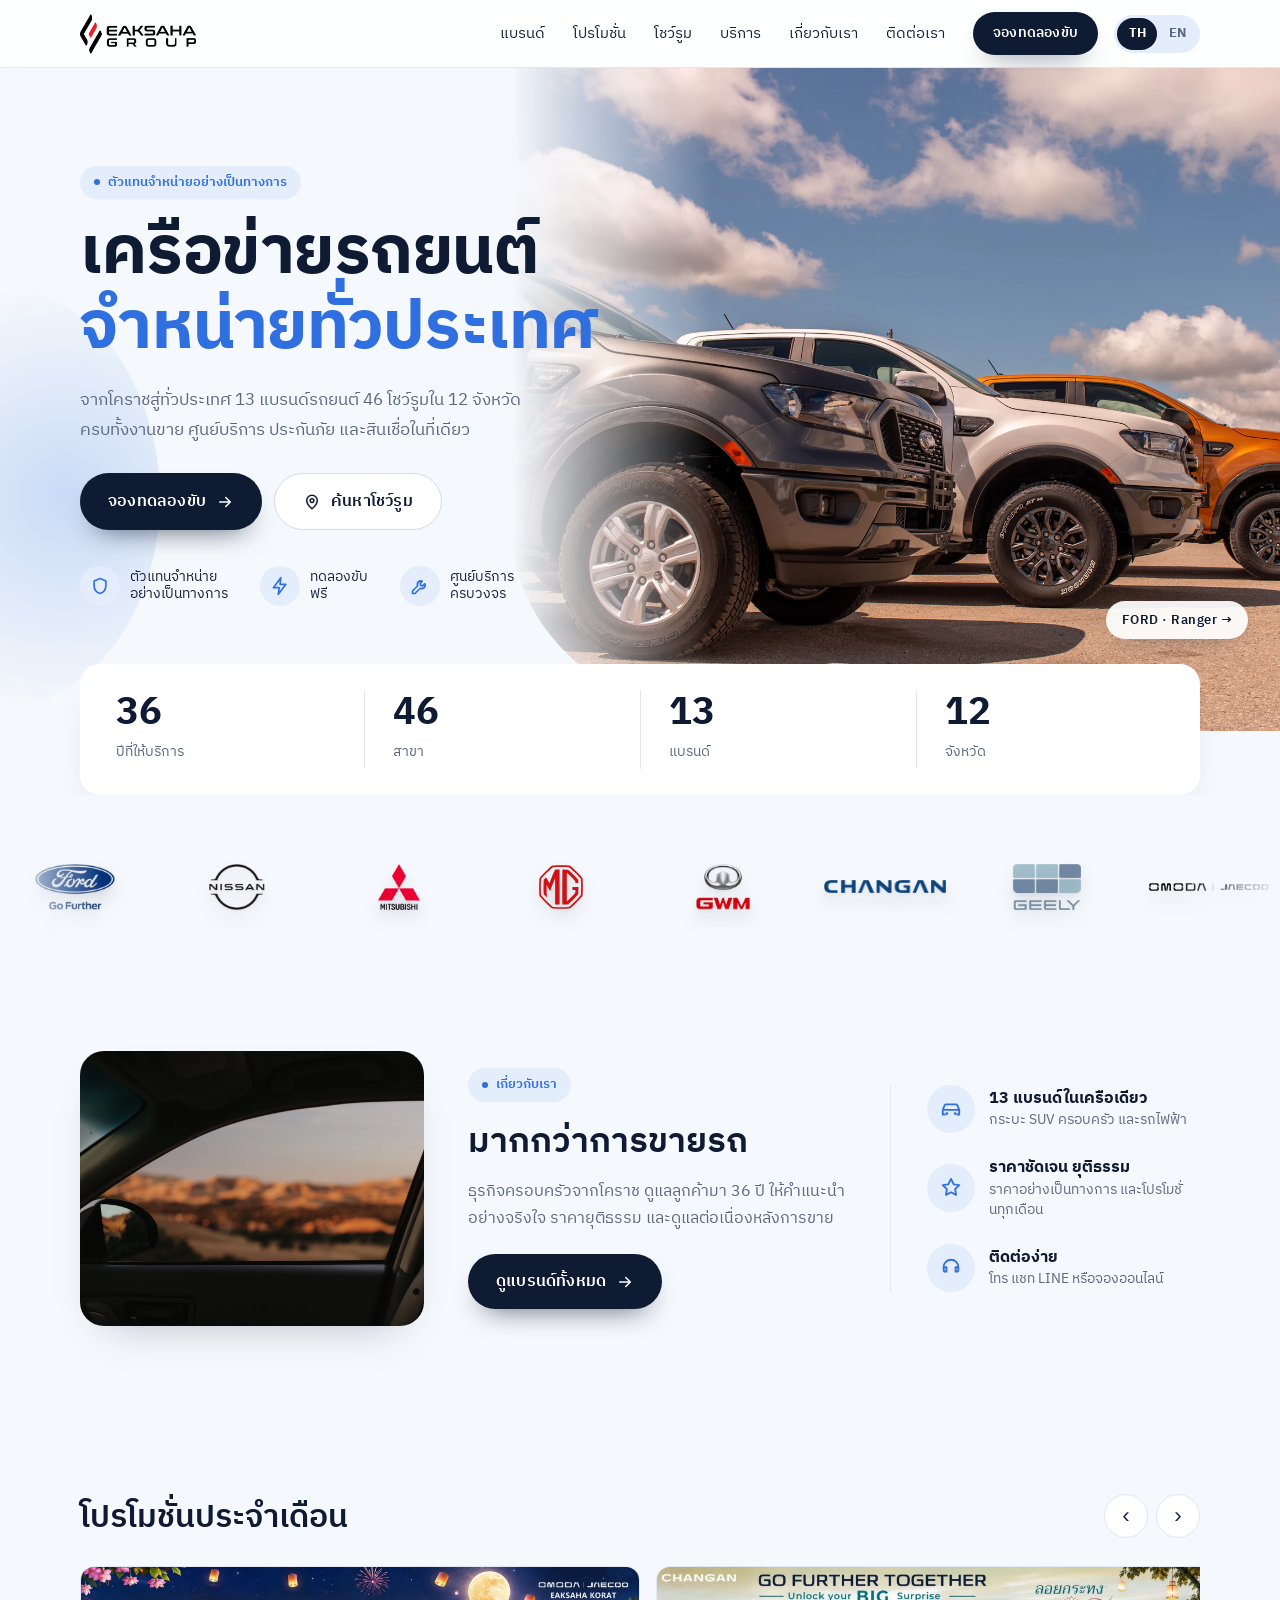
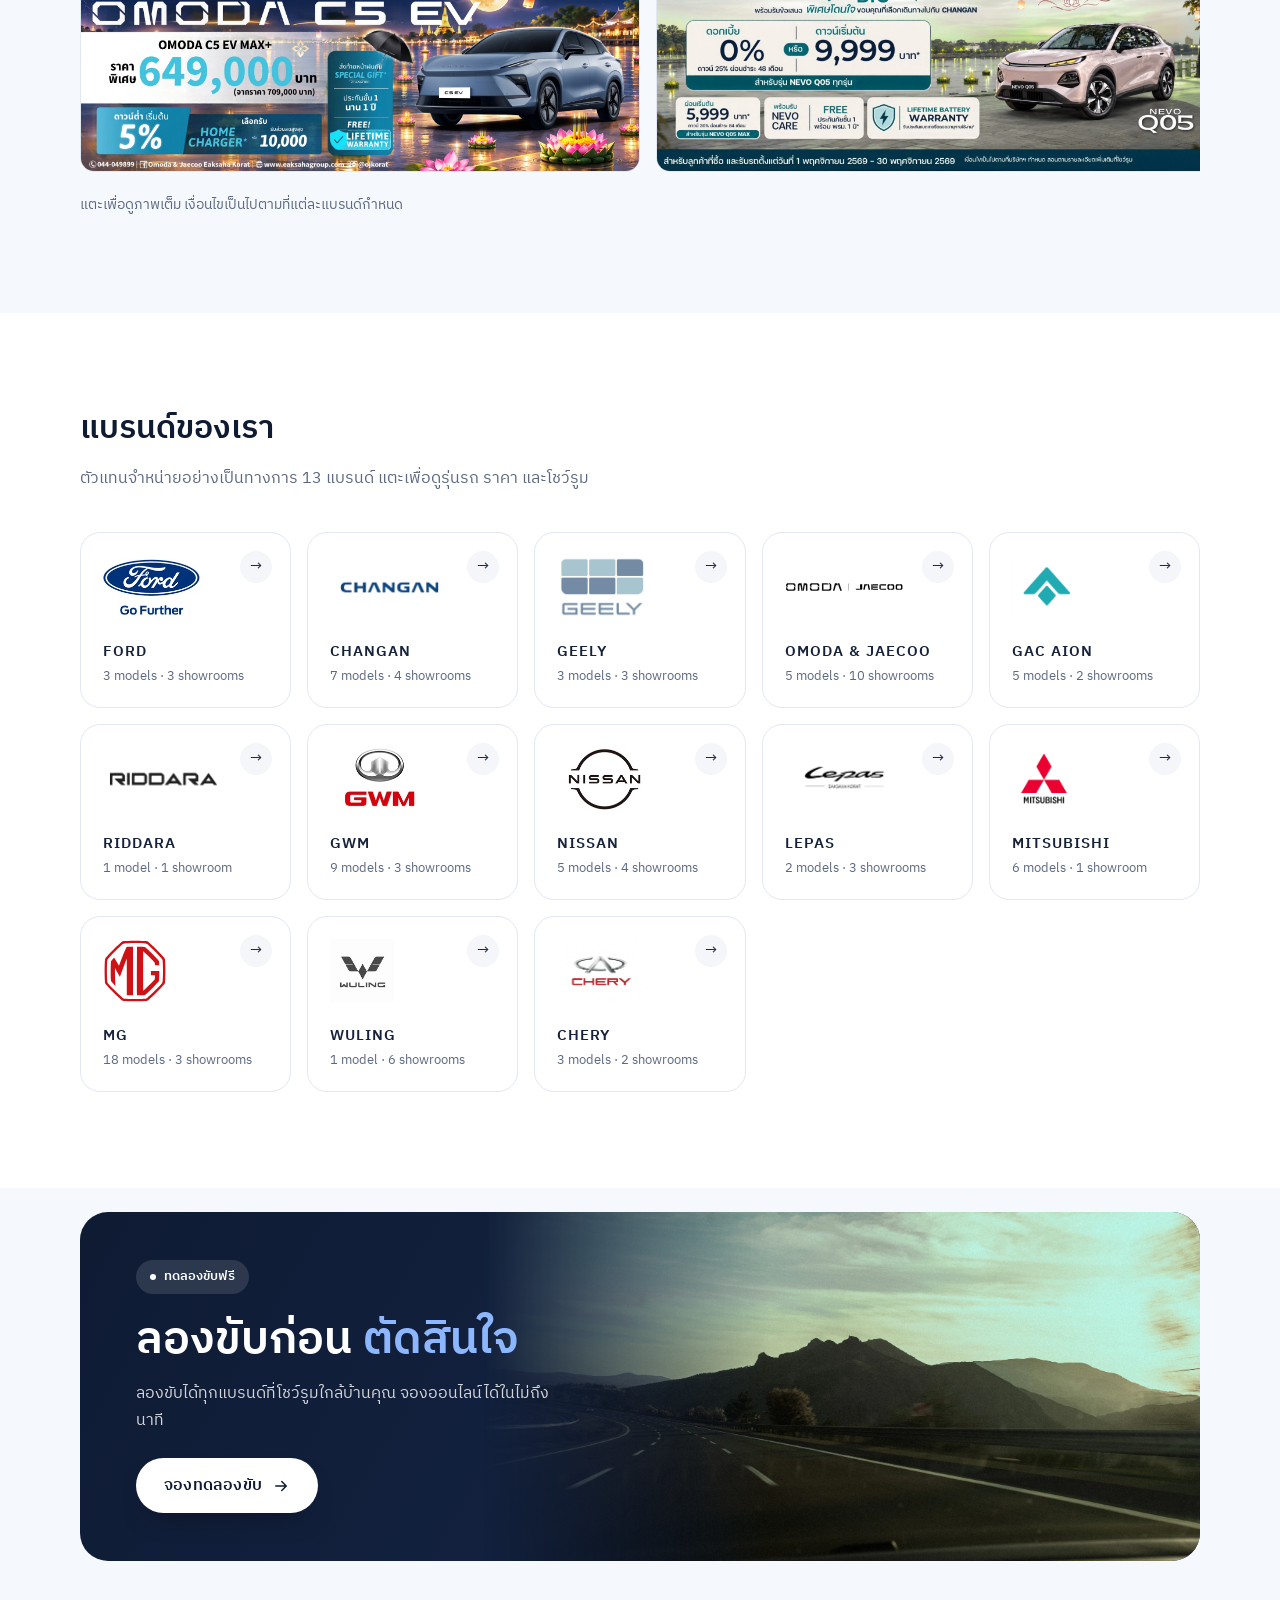
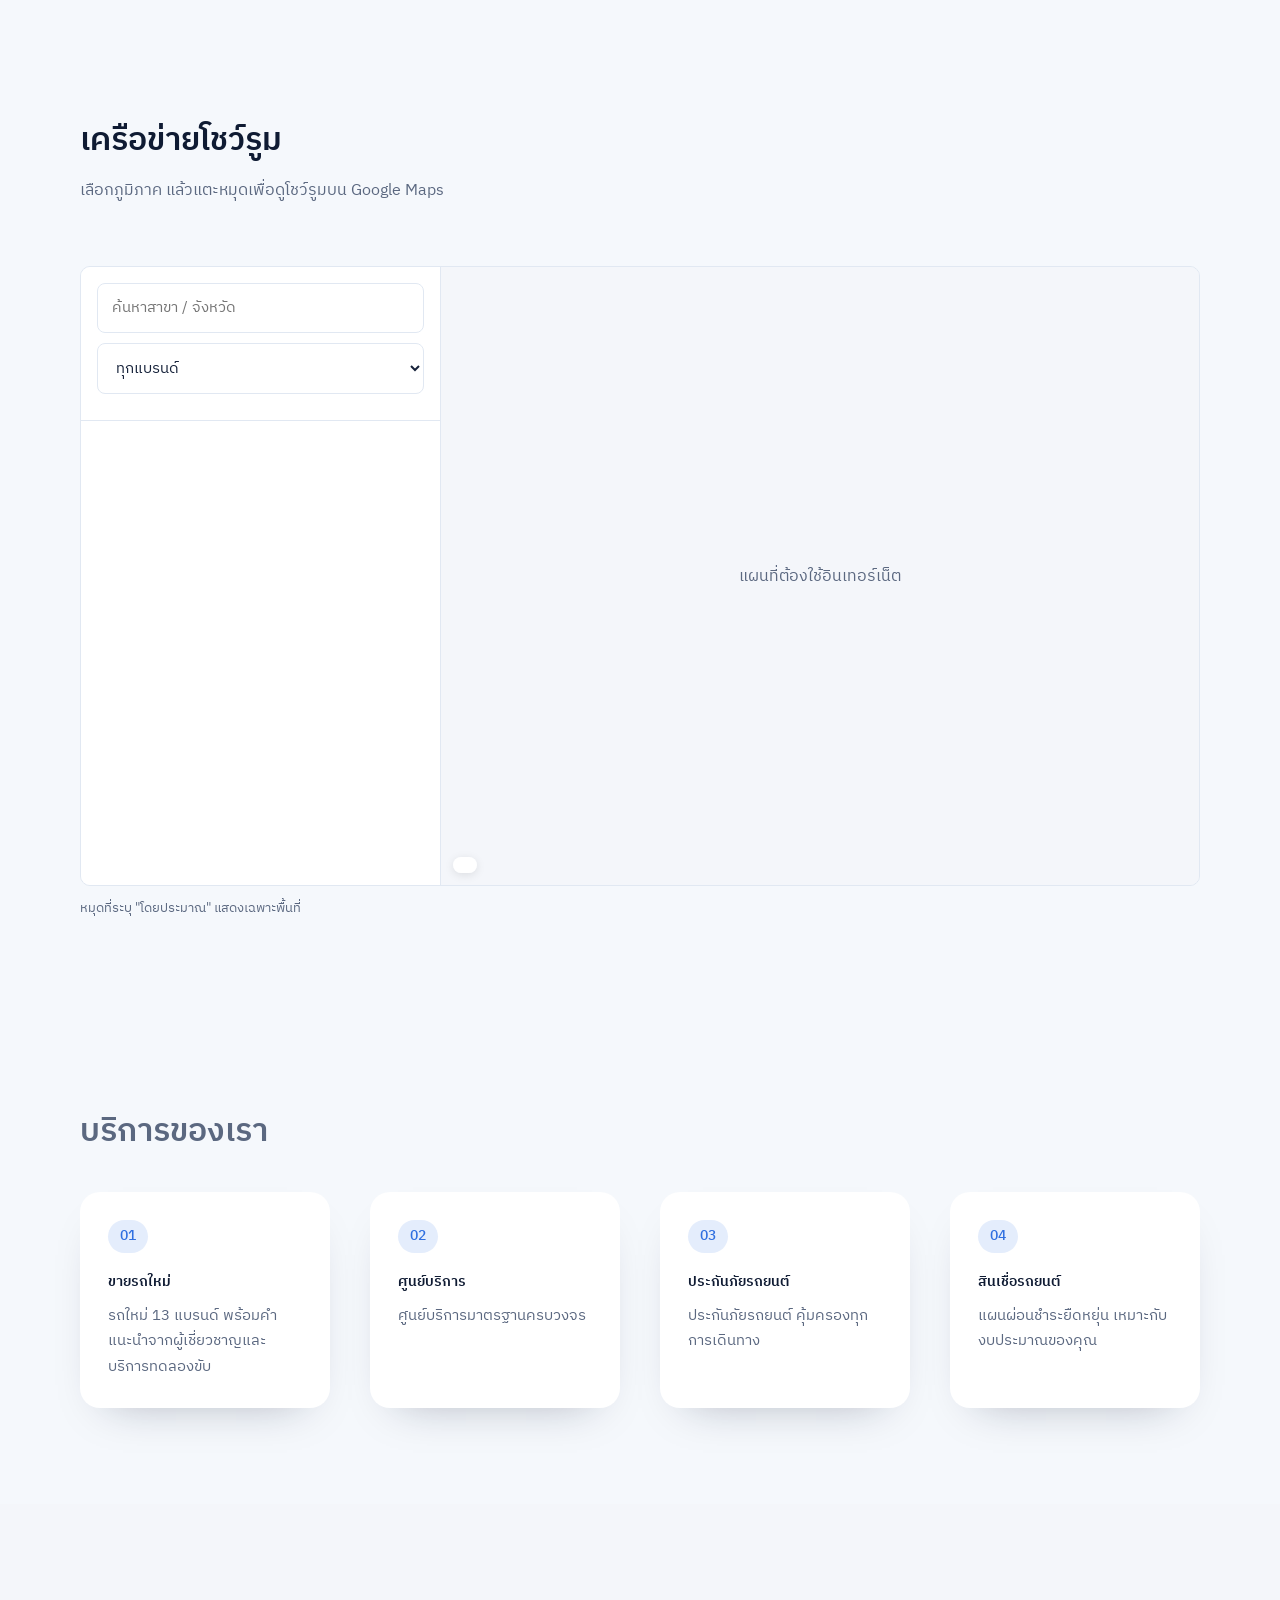
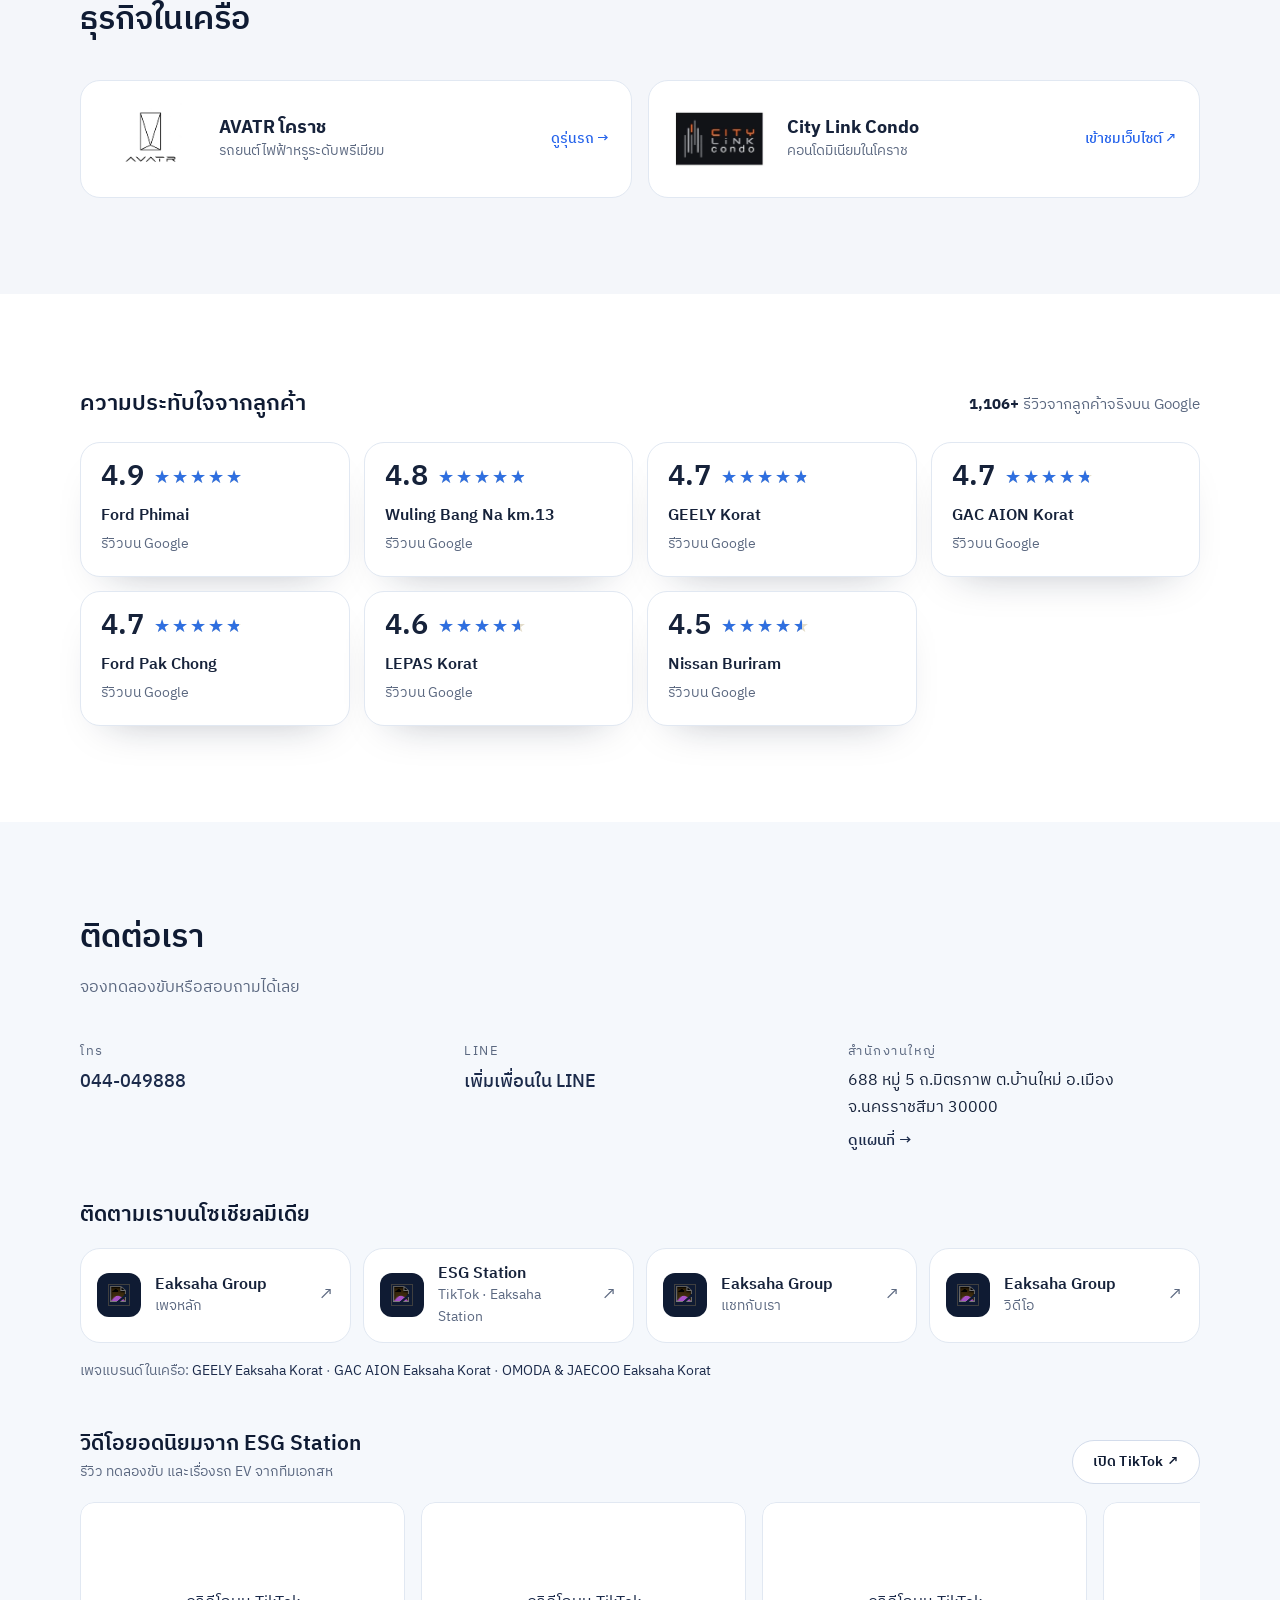
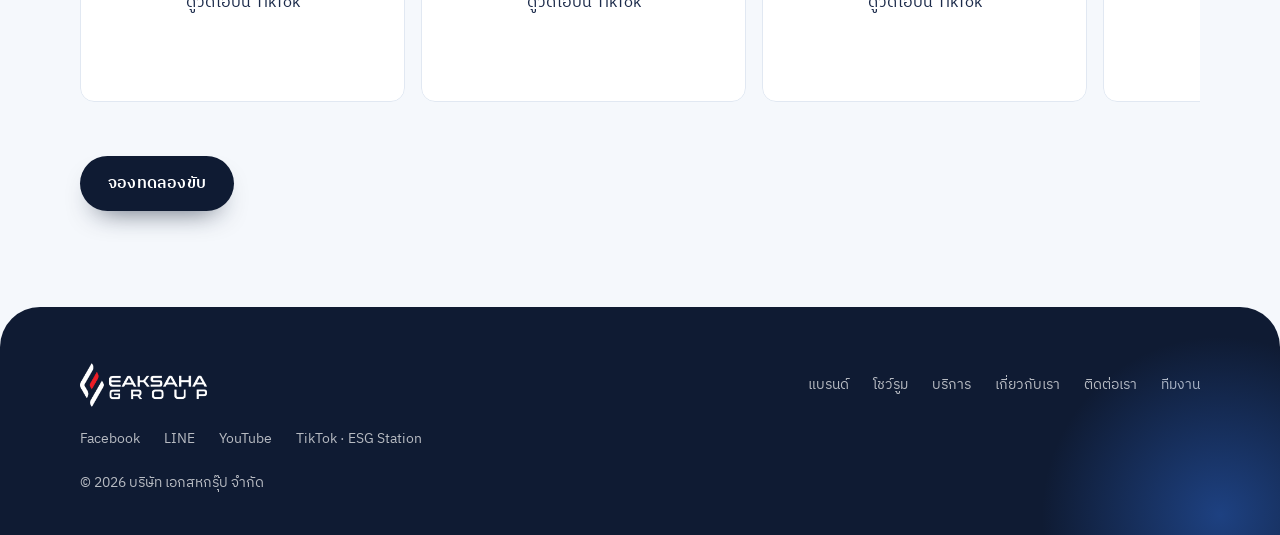
==== index.html @ 9dee81f8 "Eaksaha Group website and marketing board Co-Authored-By: Claude Opus 5.5 <noreply@anthropic.com>" ====
<!DOCTYPE html>
<html lang="th">
<head>
  <meta charset="UTF-8">
  <!-- Makes the page fit phone screens properly -->
  <meta name="viewport" content="width=device-width, initial-scale=1.0">
  <title>Eaksaha Group | บริษัท เอกสหกรุ๊ป จำกัด</title>
  <meta name="description" content="Eaksaha Group – car dealer group from Korat with 46 showrooms, 13 car brands, across 12 provinces in Thailand.">

  <!-- Loads the font (IBM Plex Sans Thai supports both Thai and English) -->
  <link rel="preconnect" href="https://fonts.googleapis.com">
  <link rel="preconnect" href="https://fonts.gstatic.com" crossorigin>
  <link href="https://fonts.googleapis.com/css2?family=IBM+Plex+Sans+Thai:wght@300;400;500;600;700&display=swap" rel="stylesheet">

  <!-- Map tool (Leaflet): its design file -->
  <link rel="stylesheet" href="https://cdnjs.cloudflare.com/ajax/libs/leaflet/1.9.4/leaflet.min.css">
  <!-- Groups nearby pins into one numbered circle when zoomed out -->
  <link rel="stylesheet" href="https://cdnjs.cloudflare.com/ajax/libs/leaflet.markercluster/1.5.3/MarkerCluster.min.css">

  <!-- Connects this page to the design file -->
  <link rel="stylesheet" href="style.css">
</head>
<body>

  <!-- ================= TOP MENU (sticks to the top) ================= -->
  <header class="navbar">
    <div class="container navbar-inner">
      <a href="#top" class="logo"><img src="images/logos/eaksaha-logo.png" alt="Eaksaha Group · เอกสหกรุ๊ป" width="130" height="45"></a>

      <!-- The ☰ button only shows on phones -->
      <button class="menu-toggle" aria-label="Open menu" aria-expanded="false">
        <span></span><span></span><span></span>
      </button>

      <nav class="nav-links">
        <a href="#brands">Brands</a>
        <a href="#promotions">Promotions</a>
        <a href="#showrooms">Showrooms</a>
        <a href="#services">Services</a>
        <a href="#about">About</a>
        <a href="#contact">Contact</a>
        <a href="test-drive.html" class="btn btn-primary btn-small">Book a Test Drive</a>
      </nav>
    </div>
  </header>

  <main id="top">

    <!-- ================= 1. HERO (light style, photo on the right) =================
         To change the photo, replace images/photos/hero-ford-rangers.webp (wide landscape photo). -->
    <section class="hero2">
      <!-- Photos change every 5 seconds to show different brands.
           To add one: put the photo in images/photos/ and copy a <figure> line (brand key for the link). -->
      <div class="hero2-photo" id="hero-photos">
        <figure class="hp is-active"><img src="images/photos/hero-ford-rangers.webp" alt="Ford Ranger pickups" fetchpriority="high"><a class="hp-tag" href="brand.html?b=ford">FORD · Ranger</a></figure>
        <figure class="hp"><img src="images/photos/hero-mg-zs.webp" alt="MG ZS in a showroom" loading="lazy"><a class="hp-tag" href="brand.html?b=mg">MG · ZS</a></figure>
        <figure class="hp"><img src="images/photos/hero-nissan.webp" alt="Nissan SUV at dusk" loading="lazy"><a class="hp-tag" href="brand.html?b=nissan">NISSAN</a></figure>
        <figure class="hp"><img src="images/photos/hero-gwm-haval.webp" alt="GWM HAVAL SUV" loading="lazy"><a class="hp-tag" href="brand.html?b=gwm">GWM · HAVAL</a></figure>
      </div>
      <div class="container hero2-inner">
        <div class="hero2-text">
          <span class="pill">Authorized dealer · ตัวแทนจำหน่ายอย่างเป็นทางการ</span>
          <h1>เครือข่ายรถยนต์<br><span class="hl nowrap">จำหน่ายทั่วประเทศ</span></h1>
          <p class="hero2-sub">From Korat to the whole country: 13 car brands and 46 showrooms in 12 provinces, with sales, service, insurance and finance in one place.</p>
          <div class="hero2-actions">
            <a href="test-drive.html" class="btn btn-primary">จองทดลองขับ · Test drive <svg viewBox="0 0 24 24" width="18" height="18" aria-hidden="true"><path d="M5 12h14M13 6l6 6-6 6" fill="none" stroke="currentColor" stroke-width="2" stroke-linecap="round" stroke-linejoin="round"/></svg></a>
            <a href="#showrooms" class="btn btn-outline"><svg viewBox="0 0 24 24" width="18" height="18" aria-hidden="true"><path d="M12 21s-7-5.6-7-11a7 7 0 0 1 14 0c0 5.4-7 11-7 11z" fill="none" stroke="currentColor" stroke-width="2"/><circle cx="12" cy="10" r="2.5" fill="none" stroke="currentColor" stroke-width="2"/></svg> ค้นหาโชว์รูม</a>
          </div>
          <ul class="hero2-features">
            <li><span class="fi"><svg viewBox="0 0 24 24" width="20" height="20" aria-hidden="true"><path d="M12 3l7 3v6c0 4.5-3 7.7-7 9-4-1.3-7-4.5-7-9V6z" fill="none" stroke="currentColor" stroke-width="2" stroke-linejoin="round"/></svg></span>Authorized<br>dealer</li>
            <li><span class="fi"><svg viewBox="0 0 24 24" width="20" height="20" aria-hidden="true"><path d="M13 2L4 14h7l-1 8 9-12h-7z" fill="none" stroke="currentColor" stroke-width="2" stroke-linejoin="round"/></svg></span>Free<br>test drive</li>
            <li><span class="fi"><svg viewBox="0 0 24 24" width="20" height="20" aria-hidden="true"><path d="M14.7 6.3a4 4 0 0 0-5.4 5.4L3 18v3h3l6.3-6.3a4 4 0 0 0 5.4-5.4l-2.5 2.5-2.4-.6-.6-2.4z" fill="none" stroke="currentColor" stroke-width="2" stroke-linejoin="round"/></svg></span>Full service<br>centres</li>
          </ul>
        </div>
      </div>

      <!-- Key numbers -->
      <div class="container">
        <div class="stats stats2">
          <div class="stat"><p class="stat-number" data-count="36">36</p><p class="stat-label">Years · ปีที่ให้บริการ</p></div>
          <div class="stat"><p class="stat-number" data-count="46">46</p><p class="stat-label">Showrooms · สาขา</p></div>
          <div class="stat"><p class="stat-number" data-count="13">13</p><p class="stat-label">Brands · แบรนด์</p></div>
          <div class="stat"><p class="stat-number" data-count="12">12</p><p class="stat-label">Provinces · จังหวัด</p></div>
        </div>
      </div>
    </section>

    <!-- ================= BRAND LOGO STRIP ================= -->
    <section class="logo-strip" aria-label="Our brands">
      <!-- Logos glide left to right on their own and pause when you hover.
           The second copy makes the loop seamless (hidden from screen readers). -->
      <div class="marquee">
        <div class="marquee-track"><a class="strip-logo" href="brand.html?b=ford" title="FORD"><img src="images/logos/clean/ford.png" alt="FORD" loading="lazy"></a><a class="strip-logo" href="brand.html?b=nissan" title="NISSAN"><img src="images/logos/clean/nissan.png" alt="NISSAN" loading="lazy"></a><a class="strip-logo" href="brand.html?b=mitsubishi" title="MITSUBISHI"><img src="images/logos/clean/mitsubishi.png" alt="MITSUBISHI" loading="lazy"></a><a class="strip-logo" href="brand.html?b=mg" title="MG"><img src="images/logos/clean/mg.svg" alt="MG" loading="lazy"></a><a class="strip-logo" href="brand.html?b=gwm" title="GWM"><img src="images/logos/clean/gwm.png" alt="GWM" loading="lazy"></a><a class="strip-logo" href="brand.html?b=changan" title="CHANGAN"><img src="images/logos/clean/changan.png" alt="CHANGAN" loading="lazy"></a><a class="strip-logo" href="brand.html?b=geely" title="GEELY"><img src="images/logos/clean/geely.png" alt="GEELY" loading="lazy"></a><a class="strip-logo" href="brand.html?b=omoda-jaecoo" title="OMODA &amp; JAECOO"><img src="images/logos/clean/omoda-jaecoo.svg" alt="OMODA &amp; JAECOO" loading="lazy"></a><a class="strip-logo" href="brand.html?b=gac-aion" title="GAC AION"><img src="images/logos/clean/gac-aion.png" alt="GAC AION" loading="lazy"></a><a class="strip-logo" href="brand.html?b=chery" title="CHERY"><img src="images/logos/clean/chery.png" alt="CHERY" loading="lazy"></a><a class="strip-logo" href="brand.html?b=lepas" title="LEPAS"><img src="images/logos/clean/lepas.png" alt="LEPAS" loading="lazy"></a><a class="strip-logo" href="brand.html?b=riddara" title="RIDDARA"><img src="images/logos/clean/riddara.png" alt="RIDDARA" loading="lazy"></a><a class="strip-logo" href="brand.html?b=wuling" title="WULING"><img src="images/logos/clean/wuling.png" alt="WULING" loading="lazy"></a><a class="strip-logo" tabindex="-1" aria-hidden="true" href="brand.html?b=ford" title="FORD"><img src="images/logos/clean/ford.png" alt="FORD" loading="lazy"></a><a class="strip-logo" tabindex="-1" aria-hidden="true" href="brand.html?b=nissan" title="NISSAN"><img src="images/logos/clean/nissan.png" alt="NISSAN" loading="lazy"></a><a class="strip-logo" tabindex="-1" aria-hidden="true" href="brand.html?b=mitsubishi" title="MITSUBISHI"><img src="images/logos/clean/mitsubishi.png" alt="MITSUBISHI" loading="lazy"></a><a class="strip-logo" tabindex="-1" aria-hidden="true" href="brand.html?b=mg" title="MG"><img src="images/logos/clean/mg.svg" alt="MG" loading="lazy"></a><a class="strip-logo" tabindex="-1" aria-hidden="true" href="brand.html?b=gwm" title="GWM"><img src="images/logos/clean/gwm.png" alt="GWM" loading="lazy"></a><a class="strip-logo" tabindex="-1" aria-hidden="true" href="brand.html?b=changan" title="CHANGAN"><img src="images/logos/clean/changan.png" alt="CHANGAN" loading="lazy"></a><a class="strip-logo" tabindex="-1" aria-hidden="true" href="brand.html?b=geely" title="GEELY"><img src="images/logos/clean/geely.png" alt="GEELY" loading="lazy"></a><a class="strip-logo" tabindex="-1" aria-hidden="true" href="brand.html?b=omoda-jaecoo" title="OMODA &amp; JAECOO"><img src="images/logos/clean/omoda-jaecoo.svg" alt="OMODA &amp; JAECOO" loading="lazy"></a><a class="strip-logo" tabindex="-1" aria-hidden="true" href="brand.html?b=gac-aion" title="GAC AION"><img src="images/logos/clean/gac-aion.png" alt="GAC AION" loading="lazy"></a><a class="strip-logo" tabindex="-1" aria-hidden="true" href="brand.html?b=chery" title="CHERY"><img src="images/logos/clean/chery.png" alt="CHERY" loading="lazy"></a><a class="strip-logo" tabindex="-1" aria-hidden="true" href="brand.html?b=lepas" title="LEPAS"><img src="images/logos/clean/lepas.png" alt="LEPAS" loading="lazy"></a><a class="strip-logo" tabindex="-1" aria-hidden="true" href="brand.html?b=riddara" title="RIDDARA"><img src="images/logos/clean/riddara.png" alt="RIDDARA" loading="lazy"></a><a class="strip-logo" tabindex="-1" aria-hidden="true" href="brand.html?b=wuling" title="WULING"><img src="images/logos/clean/wuling.png" alt="WULING" loading="lazy"></a></div>
      </div>
    </section>

    <!-- ================= ABOUT (photo + text + 3 reasons) ================= -->
    <section class="section about2" id="about">
      <div class="container about2-grid">
        <div class="about2-photo">
          <img src="images/photos/car-window-view.webp" alt="View from the driver's seat on an open road" loading="lazy">
        </div>
        <div class="about2-text">
          <span class="pill">About Eaksaha · เกี่ยวกับเรา</span>
          <h2 class="plain">มากกว่าการขายรถ <span class="th">More than a car dealer</span></h2>
          <p>A family business from Korat that has looked after Thai drivers for 36 years. Honest advice, fair prices, and care that continues long after you drive away.</p>
          <p class="th-paragraph">ธุรกิจครอบครัวจากโคราช ดูแลลูกค้ามา 36 ปี ให้คำแนะนำอย่างจริงใจ ราคายุติธรรม และดูแลต่อเนื่องหลังการขาย</p>
          <a href="#brands" class="btn btn-primary">See our brands <svg viewBox="0 0 24 24" width="18" height="18" aria-hidden="true"><path d="M5 12h14M13 6l6 6-6 6" fill="none" stroke="currentColor" stroke-width="2" stroke-linecap="round" stroke-linejoin="round"/></svg></a>
        </div>
        <ul class="about2-points">
          <li><span class="fi"><svg viewBox="0 0 24 24" width="22" height="22" aria-hidden="true"><path d="M3 13l2-5a2 2 0 0 1 2-1h10a2 2 0 0 1 2 1l2 5v5h-3m-12 0H3v-5m0 0h18" fill="none" stroke="currentColor" stroke-width="2" stroke-linejoin="round"/><circle cx="7.5" cy="17" r="1.5" fill="currentColor"/><circle cx="16.5" cy="17" r="1.5" fill="currentColor"/></svg></span><span><strong>13 brands in one group</strong>Pickups, family SUVs and EVs</span></li>
          <li><span class="fi"><svg viewBox="0 0 24 24" width="22" height="22" aria-hidden="true"><path d="M12 2l3 6 6 .9-4.5 4.3 1 6.3L12 16.6 6.5 19.5l1-6.3L3 8.9 9 8z" fill="none" stroke="currentColor" stroke-width="2" stroke-linejoin="round"/></svg></span><span><strong>Fair, clear prices</strong>Official prices and monthly offers</span></li>
          <li><span class="fi"><svg viewBox="0 0 24 24" width="22" height="22" aria-hidden="true"><path d="M4 14v-3a8 8 0 0 1 16 0v3M4 14a2 2 0 0 0 2 2h1v-5H6a2 2 0 0 0-2 2zm16 0a2 2 0 0 1-2 2h-1v-5h1a2 2 0 0 1 2 2z" fill="none" stroke="currentColor" stroke-width="2" stroke-linejoin="round"/></svg></span><span><strong>Easy to reach</strong>Call, LINE or book online</span></li>
        </ul>
      </div>
    </section>

    <!-- ================= PROMOTIONS (the old website banners) =================
         To change a promotion: replace the image in images/hero/ or copy one <li> line. -->
    <section id="promotions" class="section promotions">
      <div class="container">
        <div class="section-head">
          <h2>Promotions this month <span class="th">โปรโมชั่นประจำเดือน</span></h2>
          <div class="row-arrows">
            <button type="button" class="row-arrow" data-scroll="-1" aria-label="Previous promotions">‹</button>
            <button type="button" class="row-arrow" data-scroll="1" aria-label="More promotions">›</button>
          </div>
        </div>
        <ul class="promo-row" id="promo-row">
            <li class="promo-card"><a href="images/hero/promo-omoda-jaecoo.webp" target="_blank" rel="noopener" aria-label="Open promotion: OMODA & JAECOO"><img src="images/hero/promo-omoda-jaecoo.webp" alt="Promotion banner: OMODA & JAECOO" loading="lazy" width="1920" height="700"></a></li>
            <li class="promo-card"><a href="images/hero/promo-1.webp" target="_blank" rel="noopener" aria-label="Open promotion: Promotion 1"><img src="images/hero/promo-1.webp" alt="Promotion banner: Promotion 1" loading="lazy" width="1920" height="700"></a></li>
            <li class="promo-card"><a href="images/hero/promo-2.webp" target="_blank" rel="noopener" aria-label="Open promotion: Promotion 2"><img src="images/hero/promo-2.webp" alt="Promotion banner: Promotion 2" loading="lazy" width="1920" height="700"></a></li>
            <li class="promo-card"><a href="images/hero/promo-3.webp" target="_blank" rel="noopener" aria-label="Open promotion: Promotion 3"><img src="images/hero/promo-3.webp" alt="Promotion banner: Promotion 3" loading="lazy" width="1920" height="700"></a></li>
            <li class="promo-card"><a href="images/hero/promo-4.webp" target="_blank" rel="noopener" aria-label="Open promotion: Promotion 4"><img src="images/hero/promo-4.webp" alt="Promotion banner: Promotion 4" loading="lazy" width="1920" height="700"></a></li>
            <li class="promo-card"><a href="images/hero/promo-5.webp" target="_blank" rel="noopener" aria-label="Open promotion: Promotion 5"><img src="images/hero/promo-5.webp" alt="Promotion banner: Promotion 5" loading="lazy" width="1920" height="700"></a></li>
            <li class="promo-card"><a href="images/hero/promo-pakchong.webp" target="_blank" rel="noopener" aria-label="Open promotion: Eaksaha Pak Chong"><img src="images/hero/promo-pakchong.webp" alt="Promotion banner: Eaksaha Pak Chong" loading="lazy" width="1920" height="700"></a></li>
        </ul>
        <p class="section-note">Tap a banner to see it full size. Conditions are set by each brand. · แตะเพื่อดูภาพเต็ม เงื่อนไขเป็นไปตามที่แต่ละแบรนด์กำหนด</p>
      </div>
    </section>

    <!-- ================= 2. OUR BRANDS ================= -->
    <section id="brands" class="section section-grey">
      <div class="container">
        <h2>Our Brands <span class="th">แบรนด์ของเรา</span></h2>
        <p class="section-intro">Authorized dealer for 13 brands. Tap a brand to see its models, prices and showrooms. · ตัวแทนจำหน่ายอย่างเป็นทางการ 13 แบรนด์ แตะเพื่อดูรุ่นรถ ราคา และโชว์รูม</p>

        <!-- Logo tiles. Logos are in images/logos/ (named after the brand key).
             Each tile opens that brand's page (brand.html?b=...), built from brands-data.js -->
        <div class="brand-grid">
          <a class="brand-box" href="brand.html?b=ford" data-brand="ford"><span class="brand-logo"><img src="images/logos/ford.webp" alt="" loading="lazy"></span><span class="brand-name">FORD</span><span class="brand-meta"></span><span class="brand-arrow" aria-hidden="true">→</span></a>
          <a class="brand-box" href="brand.html?b=changan" data-brand="changan"><span class="brand-logo"><img src="images/logos/changan.webp" alt="" loading="lazy"></span><span class="brand-name">CHANGAN</span><span class="brand-meta"></span><span class="brand-arrow" aria-hidden="true">→</span></a>
          <a class="brand-box" href="brand.html?b=geely" data-brand="geely"><span class="brand-logo"><img src="images/logos/geely.webp" alt="" loading="lazy"></span><span class="brand-name">GEELY</span><span class="brand-meta"></span><span class="brand-arrow" aria-hidden="true">→</span></a>
          <a class="brand-box" href="brand.html?b=omoda-jaecoo" data-brand="omoda-jaecoo"><span class="brand-logo"><img src="images/logos/omoda-jaecoo.svg" alt="" loading="lazy"></span><span class="brand-name">OMODA &amp; JAECOO</span><span class="brand-meta"></span><span class="brand-arrow" aria-hidden="true">→</span></a>
          <a class="brand-box" href="brand.html?b=gac-aion" data-brand="gac-aion"><span class="brand-logo"><img src="images/logos/gac-aion.png" alt="" loading="lazy"></span><span class="brand-name">GAC AION</span><span class="brand-meta"></span><span class="brand-arrow" aria-hidden="true">→</span></a>
          <a class="brand-box" href="brand.html?b=riddara" data-brand="riddara"><span class="brand-logo"><img src="images/logos/riddara.webp" alt="" loading="lazy"></span><span class="brand-name">RIDDARA</span><span class="brand-meta"></span><span class="brand-arrow" aria-hidden="true">→</span></a>
          <a class="brand-box" href="brand.html?b=gwm" data-brand="gwm"><span class="brand-logo"><img src="images/logos/gwm.webp" alt="" loading="lazy"></span><span class="brand-name">GWM</span><span class="brand-meta"></span><span class="brand-arrow" aria-hidden="true">→</span></a>
          <a class="brand-box" href="brand.html?b=nissan" data-brand="nissan"><span class="brand-logo"><img src="images/logos/nissan.webp" alt="" loading="lazy"></span><span class="brand-name">NISSAN</span><span class="brand-meta"></span><span class="brand-arrow" aria-hidden="true">→</span></a>
          <a class="brand-box" href="brand.html?b=lepas" data-brand="lepas"><span class="brand-logo"><img src="images/logos/lepas.webp" alt="" loading="lazy"></span><span class="brand-name">LEPAS</span><span class="brand-meta"></span><span class="brand-arrow" aria-hidden="true">→</span></a>
          <a class="brand-box" href="brand.html?b=mitsubishi" data-brand="mitsubishi"><span class="brand-logo"><img src="images/logos/mitsubishi.webp" alt="" loading="lazy"></span><span class="brand-name">MITSUBISHI</span><span class="brand-meta"></span><span class="brand-arrow" aria-hidden="true">→</span></a>
          <a class="brand-box" href="brand.html?b=mg" data-brand="mg"><span class="brand-logo"><img src="images/logos/mg.svg" alt="" loading="lazy"></span><span class="brand-name">MG</span><span class="brand-meta"></span><span class="brand-arrow" aria-hidden="true">→</span></a>
          <a class="brand-box" href="brand.html?b=wuling" data-brand="wuling"><span class="brand-logo"><img src="images/logos/wuling.webp" alt="" loading="lazy"></span><span class="brand-name">WULING</span><span class="brand-meta"></span><span class="brand-arrow" aria-hidden="true">→</span></a>
          <a class="brand-box" href="brand.html?b=chery" data-brand="chery"><span class="brand-logo"><img src="images/logos/chery.webp" alt="" loading="lazy"></span><span class="brand-name">CHERY</span><span class="brand-meta"></span><span class="brand-arrow" aria-hidden="true">→</span></a>
        </div>
      </div>
    </section>

    <!-- ================= OFFER BANNER (photo: images/photos/road-mountains.webp) ================= -->
    <section class="offer-wrap">
      <div class="container">
        <div class="offer-banner">
          <img class="offer-photo" src="images/photos/road-mountains.webp" alt="" loading="lazy">
          <div class="offer-text">
            <span class="pill pill-dark">Free test drive · ทดลองขับฟรี</span>
            <h2 class="plain">ลองขับก่อน <span class="hl-light">ตัดสินใจ</span></h2>
            <p>Try any of our 13 brands at the showroom nearest you. Book online in under a minute.</p>
            <a href="test-drive.html" class="btn btn-white">Book a test drive <svg viewBox="0 0 24 24" width="18" height="18" aria-hidden="true"><path d="M5 12h14M13 6l6 6-6 6" fill="none" stroke="currentColor" stroke-width="2" stroke-linecap="round" stroke-linejoin="round"/></svg></a>
          </div>
        </div>
      </div>
    </section>

    <!-- ================= 3. SHOWROOMS (map by region) ================= -->
    <!-- Showroom list lives in showrooms-data.js; the map is run by showrooms.js -->
    <section id="showrooms" class="section">
      <div class="container">
        <h2>Showrooms <span class="th">เครือข่ายโชว์รูม</span></h2>
        <p class="section-intro">46 showrooms in 12 provinces. Choose a region, then tap a pin to see the showroom on Google Maps. · เลือกภูมิภาค แล้วแตะหมุดเพื่อดูโชว์รูมบน Google Maps</p>

        <!-- Region tabs (filled in by showrooms.js) -->
        <div class="region-tabs" id="region-tabs" role="tablist" aria-label="Regions"></div>

        <div class="finder">
          <!-- LEFT: search, brand filter and the list (or the details of one showroom) -->
          <div class="finder-panel">
            <div class="finder-tools" id="finder-tools">
              <label class="visually-hidden" for="finder-search">Search showrooms</label>
              <input type="search" id="finder-search" class="finder-input" placeholder="Search branch or province · ค้นหาสาขา / จังหวัด">
              <label class="visually-hidden" for="finder-brand">Filter by brand</label>
              <select id="finder-brand" class="finder-input">
                <option value="">All brands · ทุกแบรนด์</option>
              </select>
              <p class="finder-count" id="finder-count"></p>
            </div>
            <ul class="finder-list" id="finder-list"></ul>
            <!-- Shown instead of the list when a showroom is chosen -->
            <div class="finder-detail" id="finder-detail" hidden></div>
          </div>

          <!-- RIGHT: the map -->
          <div class="finder-map-wrap">
            <div id="map" class="map" aria-label="Map of Eaksaha showrooms in Thailand"></div>
            <!-- Colour key, same colours as the old website map -->
            <ul class="map-legend" id="map-legend"></ul>
          </div>
        </div>
        <p class="map-note">Pins marked "approximate" show the area only. Tap Google Maps for the exact showroom. · หมุดที่ระบุ "โดยประมาณ" แสดงเฉพาะพื้นที่</p>
      </div>
    </section>

    <!-- ================= 4. SERVICES ================= -->
    <section id="services" class="section section-grey">
      <div class="container">
        <h2>Services <span class="th">บริการของเรา</span></h2>

        <div class="service-grid">
          <div class="service">
            <p class="service-number">01</p>
            <h3>Sales <span class="th">ขายรถใหม่</span></h3>
            <p>New cars from 13 brands, with expert advice and test drives.</p>
          </div>
          <div class="service">
            <p class="service-number">02</p>
            <h3>Service Center <span class="th">ศูนย์บริการ</span></h3>
            <p>Standard, full-service centers in every region. · ศูนย์บริการมาตรฐานครบวงจร</p>
          </div>
          <div class="service">
            <p class="service-number">03</p>
            <h3>Insurance <span class="th">ประกันภัยรถยนต์</span></h3>
            <p>Car insurance plans to protect you on every drive.</p>
          </div>
          <div class="service">
            <p class="service-number">04</p>
            <h3>Financing <span class="th">สินเชื่อรถยนต์</span></h3>
            <p>Flexible payment plans to fit your budget.</p>
          </div>
        </div>
      </div>
    </section>

    <!-- ================= RELATED BUSINESSES ================= -->
    <section id="businesses" class="section businesses">
      <div class="container">
        <h2>Related businesses <span class="th">ธุรกิจในเครือ</span></h2>
        <div class="biz-grid">
          <a class="biz-card" href="brand.html?b=avatr">
            <span class="biz-logo"><img src="images/logos/avatr.webp" alt="AVATR logo" loading="lazy"></span>
            <span class="biz-text">
              <strong>AVATR Korat</strong>
              <span>Luxury electric SUVs · รถยนต์ไฟฟ้าหรูระดับพรีเมียม</span>
            </span>
            <span class="biz-go">See models →</span>
          </a>
          <a class="biz-card" href="https://citylinkcondo.com/" target="_blank" rel="noopener">
            <span class="biz-logo"><img src="images/logos/citylink.webp" alt="City Link Condo logo" loading="lazy"></span>
            <span class="biz-text">
              <strong>City Link Condo</strong>
              <span>Condominium in Korat · คอนโดมิเนียมในโคราช</span>
            </span>
            <span class="biz-go">Visit website ↗</span>
          </a>
        </div>
      </div>
    </section>

    <!-- ================= 5. CUSTOMER REVIEWS ================= -->
    <section id="reviews" class="section reviews2">
      <div class="container">

        <!-- CUSTOMER RATINGS: real Google ratings of our top-rated showrooms (4.5★ and up), checked November 2026.
             Each card opens the showroom on Google Maps where customers can read the reviews.
             To show written reviews here, ask the customer's permission first, then add a block like:
             <blockquote class="review"><span class="stars" style="--fill:100%"><i style="--fill:100%"></i></span>
               <p>"Review text"</p><footer>— First name, brand</footer></blockquote> -->
        <div class="reviews-head">
          <h3 class="reviews-title">What our customers say <span class="th">ความประทับใจจากลูกค้า</span></h3>
          <p class="reviews-summary"><strong>1,106+</strong> Google reviews for these top-rated showrooms · รีวิวจากลูกค้าจริงบน Google</p>
        </div>
        <div class="rating-grid">
          <a class="rating-card" href="https://www.google.com/maps/search/?api=1&query=%E0%B8%9F%E0%B8%AD%E0%B8%A3%E0%B9%8C%E0%B8%94%20%E0%B8%9E%E0%B8%B4%E0%B8%A1%E0%B8%B2%E0%B8%A2%20%E0%B9%80%E0%B8%AD%E0%B8%81%E0%B8%AA%E0%B8%AB%E0%B8%81%E0%B8%A3%E0%B8%B8%E0%B9%8A%E0%B8%9B" target="_blank" rel="noopener">
            <span class="rating-top"><strong class="rating-num">4.9</strong><span class="stars" role="img" aria-label="4.9 out of 5 stars"><i style="--fill:98%"></i></span></span>
            <span class="rating-name">Ford Phimai</span>
            <span class="rating-count">45 Google reviews · รีวิวบน Google</span>
          </a>
          <a class="rating-card" href="https://www.google.com/maps/search/?api=1&query=Wuling%20Eaksaha%20%E0%B8%9A%E0%B8%B2%E0%B8%87%E0%B8%99%E0%B8%B2%20%E0%B8%81%E0%B8%A1.13" target="_blank" rel="noopener">
            <span class="rating-top"><strong class="rating-num">4.8</strong><span class="stars" role="img" aria-label="4.8 out of 5 stars"><i style="--fill:96%"></i></span></span>
            <span class="rating-name">Wuling Bang Na km.13</span>
            <span class="rating-count">16 Google reviews · รีวิวบน Google</span>
          </a>
          <a class="rating-card" href="https://www.google.com/maps/search/?api=1&query=Geely%20Eaksaha%20Korat" target="_blank" rel="noopener">
            <span class="rating-top"><strong class="rating-num">4.7</strong><span class="stars" role="img" aria-label="4.7 out of 5 stars"><i style="--fill:94%"></i></span></span>
            <span class="rating-name">GEELY Korat</span>
            <span class="rating-count">280 Google reviews · รีวิวบน Google</span>
          </a>
          <a class="rating-card" href="https://www.google.com/maps/search/?api=1&query=GAC%20AION%20EAKSAHA%20Korat" target="_blank" rel="noopener">
            <span class="rating-top"><strong class="rating-num">4.7</strong><span class="stars" role="img" aria-label="4.7 out of 5 stars"><i style="--fill:94%"></i></span></span>
            <span class="rating-name">GAC AION Korat</span>
            <span class="rating-count">108 Google reviews · รีวิวบน Google</span>
          </a>
          <a class="rating-card" href="https://www.google.com/maps/search/?api=1&query=%E0%B8%9F%E0%B8%AD%E0%B8%A3%E0%B9%8C%E0%B8%94%20%E0%B9%80%E0%B8%AD%E0%B8%81%E0%B8%AA%E0%B8%AB%20%E0%B8%81%E0%B8%A3%E0%B8%B8%E0%B9%8A%E0%B8%9B%20%E0%B9%82%E0%B8%84%E0%B8%A3%E0%B8%B2%E0%B8%8A%20%28%E0%B8%9B%E0%B8%B2%E0%B8%81%E0%B8%8A%E0%B9%88%E0%B8%AD%E0%B8%87%29" target="_blank" rel="noopener">
            <span class="rating-top"><strong class="rating-num">4.7</strong><span class="stars" role="img" aria-label="4.7 out of 5 stars"><i style="--fill:94%"></i></span></span>
            <span class="rating-name">Ford Pak Chong</span>
            <span class="rating-count">160 Google reviews · รีวิวบน Google</span>
          </a>
          <a class="rating-card" href="https://www.google.com/maps/search/?api=1&query=Lepas%20Eaksaha%20Korat" target="_blank" rel="noopener">
            <span class="rating-top"><strong class="rating-num">4.6</strong><span class="stars" role="img" aria-label="4.6 out of 5 stars"><i style="--fill:92%"></i></span></span>
            <span class="rating-name">LEPAS Korat</span>
            <span class="rating-count">435 Google reviews · รีวิวบน Google</span>
          </a>
          <a class="rating-card" href="https://www.google.com/maps/search/?api=1&query=%E0%B8%99%E0%B8%B4%E0%B8%AA%E0%B8%AA%E0%B8%B1%E0%B8%99%20%E0%B8%9A%E0%B8%B8%E0%B8%A3%E0%B8%B5%E0%B8%A3%E0%B8%B1%E0%B8%A1%E0%B8%A2%E0%B9%8C%20%28%E0%B9%80%E0%B8%AD%E0%B8%81%E0%B8%AA%E0%B8%AB%E0%B8%AD%E0%B8%AD%E0%B9%82%E0%B8%95%E0%B9%89%29" target="_blank" rel="noopener">
            <span class="rating-top"><strong class="rating-num">4.5</strong><span class="stars" role="img" aria-label="4.5 out of 5 stars"><i style="--fill:90%"></i></span></span>
            <span class="rating-name">Nissan Buriram</span>
            <span class="rating-count">62 Google reviews · รีวิวบน Google</span>
          </a>
        </div>
      </div>
    </section>

    <!-- ================= 6. CONTACT ================= -->
    <section id="contact" class="section section-grey">
      <div class="container">
        <h2>Contact Us <span class="th">ติดต่อเรา</span></h2>
        <p class="section-intro">Book a test drive or ask us anything. · จองทดลองขับหรือสอบถามได้เลย</p>

        <div class="contact-grid">
          <div class="contact-item">
            <p class="contact-label">Phone · โทร</p>
            <a href="tel:044049888">044-049888</a>
          </div>
          <div class="contact-item">
            <p class="contact-label">LINE</p>
            <a href="https://lin.ee/zeSHGfB" target="_blank" rel="noopener">Add us on LINE</a>
          </div>
          <div class="contact-item">
            <p class="contact-label">Head office · สำนักงานใหญ่</p>
            <p class="address">688 หมู่ 5 ถ.มิตรภาพ ต.บ้านใหม่ อ.เมือง จ.นครราชสีมา 30000</p>
            <a class="text-link" href="https://www.google.com/maps/search/?api=1&query=688+ถ.มิตรภาพ+ต.บ้านใหม่+อ.เมือง+นครราชสีมา+30000" target="_blank" rel="noopener">View map · ดูแผนที่ →</a>
          </div>
        </div>

        <!-- SOCIAL MEDIA: tap a card to open the account -->
        <h3 class="social-title">Follow us <span class="th">ติดตามเราบนโซเชียลมีเดีย</span></h3>
        <div class="social-grid">
          <a class="social-card" href="https://www.facebook.com/eaksahagroupkorat/" target="_blank" rel="noopener" style="--brand:#1877F2">
            <span class="social-icon"><img src="https://cdn.jsdelivr.net/npm/simple-icons@13.0.0/icons/facebook.svg" alt="" width="22" height="22"></span>
            <span class="social-text"><strong>Eaksaha Group</strong><small>Facebook · เพจหลัก</small></span>
            <span class="social-go" aria-hidden="true">↗</span>
          </a>
          <a class="social-card" href="https://www.tiktok.com/@eaksahagroupesg" target="_blank" rel="noopener" style="--brand:#000000">
            <span class="social-icon"><img src="https://cdn.jsdelivr.net/npm/simple-icons@13.0.0/icons/tiktok.svg" alt="" width="22" height="22"></span>
            <span class="social-text"><strong>ESG Station</strong><small>TikTok · Eaksaha Station</small></span>
            <span class="social-go" aria-hidden="true">↗</span>
          </a>
          <a class="social-card" href="https://lin.ee/zeSHGfB" target="_blank" rel="noopener" style="--brand:#06C755">
            <span class="social-icon"><img src="https://cdn.jsdelivr.net/npm/simple-icons@13.0.0/icons/line.svg" alt="" width="22" height="22"></span>
            <span class="social-text"><strong>Eaksaha Group</strong><small>LINE Official · แชทกับเรา</small></span>
            <span class="social-go" aria-hidden="true">↗</span>
          </a>
          <a class="social-card" href="https://www.youtube.com/channel/UCWtve9Kzlh4gnlRhcgr6bMw" target="_blank" rel="noopener" style="--brand:#FF0000">
            <span class="social-icon"><img src="https://cdn.jsdelivr.net/npm/simple-icons@13.0.0/icons/youtube.svg" alt="" width="22" height="22"></span>
            <span class="social-text"><strong>Eaksaha Group</strong><small>YouTube · วิดีโอ</small></span>
            <span class="social-go" aria-hidden="true">↗</span>
          </a>
        </div>

        <!-- Brand showroom pages (from the old eaksahagroup.com website) -->
        <p class="social-sub">Brand pages · เพจแบรนด์ในเครือ:
          <a href="https://www.facebook.com/geelyeaksahakorat/" target="_blank" rel="noopener">GEELY Eaksaha Korat</a> ·
          <a href="https://www.facebook.com/aioneaksahakorat/" target="_blank" rel="noopener">GAC AION Eaksaha Korat</a> ·
          <a href="https://www.facebook.com/omodajaecooeaksahakorat/" target="_blank" rel="noopener">OMODA &amp; JAECOO Eaksaha Korat</a>
        </p>

        <!-- TIKTOK: ESG Station videos (TikTok's own embed, tapping a video opens TikTok).
             To show chosen videos instead, paste a video's link into this pattern
             (the long number at the end of the link is the video id) and put it inside .tiktok-videos:
             <blockquote class="tiktok-embed" cite="https://www.tiktok.com/@eaksahagroupesg/video/VIDEO_ID" data-video-id="VIDEO_ID"><section></section></blockquote> -->
        <div class="tiktok-block">
          <div class="tiktok-head">
            <div>
              <h3 class="social-title">Most watched on TikTok <span class="th">วิดีโอยอดนิยมจาก ESG Station</span></h3>
              <p class="section-note">Reviews, test drives and EV tips from our team. · รีวิว ทดลองขับ และเรื่องรถ EV จากทีมเอกสห</p>
            </div>
            <a class="btn btn-outline btn-small" href="https://www.tiktok.com/@eaksahagroupesg" target="_blank" rel="noopener">Open TikTok · เปิด TikTok ↗</a>
          </div>
          <!-- Most-viewed ESG Station videos. To swap one, change the video id (the number) in both places. -->
          <div class="tiktok-videos">
            <!-- about 196.8K views (checked November 2026) -->
            <blockquote class="tiktok-embed" cite="https://www.tiktok.com/@eaksahagroupesg/video/7645247843841805588" data-video-id="7645247843841805588">
              <section><a target="_blank" rel="noopener" href="https://www.tiktok.com/@eaksahagroupesg/video/7645247843841805588">Watch this video on TikTok · ดูวิดีโอบน TikTok</a></section>
            </blockquote>
            <!-- about 96.3K views (checked November 2026) -->
            <blockquote class="tiktok-embed" cite="https://www.tiktok.com/@eaksahagroupesg/video/7636242903412509972" data-video-id="7636242903412509972">
              <section><a target="_blank" rel="noopener" href="https://www.tiktok.com/@eaksahagroupesg/video/7636242903412509972">Watch this video on TikTok · ดูวิดีโอบน TikTok</a></section>
            </blockquote>
            <!-- about 1,086 views (checked November 2026) -->
            <blockquote class="tiktok-embed" cite="https://www.tiktok.com/@eaksahagroupesg/video/7706101846326119700" data-video-id="7706101846326119700">
              <section><a target="_blank" rel="noopener" href="https://www.tiktok.com/@eaksahagroupesg/video/7706101846326119700">Watch this video on TikTok · ดูวิดีโอบน TikTok</a></section>
            </blockquote>
            <!-- about 926 views (checked November 2026) -->
            <blockquote class="tiktok-embed" cite="https://www.tiktok.com/@eaksahagroupesg/video/7706726036188286228" data-video-id="7706726036188286228">
              <section><a target="_blank" rel="noopener" href="https://www.tiktok.com/@eaksahagroupesg/video/7706726036188286228">Watch this video on TikTok · ดูวิดีโอบน TikTok</a></section>
            </blockquote>
          </div>
        </div>

        <a href="test-drive.html" class="btn btn-primary">Book a Test Drive · จองทดลองขับ</a>
      </div>
    </section>
  </main>

  <!-- ================= FOOTER ================= -->
  <footer class="footer">
    <div class="container footer-inner">
      <a href="#top" class="logo"><img src="images/logos/eaksaha-logo-white.png" alt="Eaksaha Group · เอกสหกรุ๊ป" width="130" height="45"></a>
      <nav class="footer-links">
        <a href="#brands">Brands</a>
        <a href="#showrooms">Showrooms</a>
        <a href="#services">Services</a>
        <a href="#about">About</a>
        <a href="#contact">Contact</a>
              <a href="admin.html" class="staff-link">Staff · ทีมงาน</a>
      </nav>
      <nav class="footer-links footer-social">
        <a href="https://www.facebook.com/eaksahagroupkorat/" target="_blank" rel="noopener">Facebook</a>
        <a href="https://lin.ee/zeSHGfB" target="_blank" rel="noopener">LINE</a>
        <a href="https://www.youtube.com/channel/UCWtve9Kzlh4gnlRhcgr6bMw" target="_blank" rel="noopener">YouTube</a>
        <a href="https://www.tiktok.com/@eaksahagroupesg" target="_blank" rel="noopener">TikTok · ESG Station</a>
      </nav>
      <p class="copyright">© <span id="year">2026</span> บริษัท เอกสหกรุ๊ป จำกัด · Eaksaha Group Co., Ltd.</p>
    </div>
  </footer>

  <!-- ================= FLOATING BUTTONS (phones only) ================= -->
  <div class="floating-buttons">
    <a href="https://lin.ee/zeSHGfB" class="float-btn float-line" target="_blank" rel="noopener" aria-label="Chat on LINE">LINE</a>
    <a href="tel:044049888" class="float-btn float-call" aria-label="Call us · โทรหาเรา">
      <!-- Phone icon -->
      <svg width="22" height="22" viewBox="0 0 24 24" fill="none" stroke="currentColor" stroke-width="2" stroke-linecap="round" stroke-linejoin="round" aria-hidden="true"><path d="M22 16.9v3a2 2 0 0 1-2.2 2 19.8 19.8 0 0 1-8.6-3.1 19.5 19.5 0 0 1-6-6A19.8 19.8 0 0 1 2.1 4.2 2 2 0 0 1 4.1 2h3a2 2 0 0 1 2 1.7c.1 1 .4 1.9.7 2.8a2 2 0 0 1-.5 2.1L8 9.9a16 16 0 0 0 6 6l1.3-1.3a2 2 0 0 1 2.1-.4c.9.3 1.8.6 2.8.7a2 2 0 0 1 1.7 2z"/></svg>
    </a>
  </div>

  <!-- Map tool (Leaflet): its code. Must load before script.js -->
  <script src="https://cdnjs.cloudflare.com/ajax/libs/leaflet/1.9.4/leaflet.min.js"></script>
  <script src="https://cdnjs.cloudflare.com/ajax/libs/leaflet.markercluster/1.5.3/leaflet.markercluster.min.js"></script>

  <!-- Brand names, then the showroom list, then the menu script, then the map -->
  <script src="brands-data.js"></script>
  <script src="showrooms-data.js"></script>
  <script src="script.js"></script>
  <script src="showrooms.js"></script>
  <!-- TikTok video embed (for the ESG Station videos in Contact) -->
  <script async src="https://www.tiktok.com/embed.js"></script>
  <!-- Thai / English switch -->
  <script src="lang.js"></script>
</body>
</html>
---- style.css ----
/* ==========================================================
   COLOURS & FONT: change them here and the whole site updates
   ========================================================== */
:root {
  --white: #ffffff;
  --light-grey: #f4f6fa;     /* soft background */
  --line: #e2e7ef;           /* thin borders */
  --placeholder: #e9ebee;    /* grey boxes for images / logos */
  --text: #1c2333;           /* dark text */
  --text-soft: #5e6779;      /* lighter text */
  --navy: #1b2a4a;           /* main brand colour */
  --navy-dark: #111c33;
  --navy-deep: #0b1530;      /* dark sections and footer */

  /* Button colours by purpose (like Areemit): */
  --accent: #dc2626;         /* RED  = Book a test drive (the main action) */
  --accent-dark: #b91c1c;
  --map: #2563eb;            /* BLUE = map, directions, find a showroom */
  --map-dark: #1d4ed8;
  --call: #0f766e;           /* TEAL = phone calls */
  --call-dark: #0b5e58;
  --line-green: #048a42;     /* GREEN = LINE chat */
  --gold: #f5b301;           /* stars and highlights */

  /* Soft section tints */
  --tint-warm: #fff7ef;
  --tint-blue: #eef3fb;

  --font: "IBM Plex Sans Thai", "Noto Sans Thai", Arial, sans-serif;
  --radius: 10px;
  --header-height: 68px;
}

/* ===== Basic reset so all browsers start the same ===== */
* {
  box-sizing: border-box;
  margin: 0;
  padding: 0;
}

html {
  scroll-behavior: smooth;                       /* smooth jump to sections */
  scroll-padding-top: var(--header-height);      /* don't hide titles under the menu */
}

body {
  font-family: var(--font);
  color: var(--text);
  background: var(--white);
  line-height: 1.7;
  font-weight: 400;
}

a {
  color: var(--navy);
  text-decoration: none;
}

a:hover {
  text-decoration: underline;
}

/* Keeps content centred with space on both sides */
.container {
  max-width: 1160px;
  margin: 0 auto;
  padding: 0 20px;
}

/* Thai line shown under / next to English headings */
.th {
  display: block;
  font-size: 0.55em;
  font-weight: 400;
  color: var(--text-soft);
  margin-top: 4px;
  letter-spacing: 0;
}

/* ==========================================================
   BUTTONS
   ========================================================== */
.btn {
  display: inline-block;
  padding: 14px 28px;
  border-radius: 999px;
  font-weight: 500;
  font-size: 1rem;
  transition: background 0.2s;
}

.btn:hover {
  text-decoration: none;
}

/* RED: the main action, "Book a test drive" */
.btn-primary {
  background: var(--accent);
  color: var(--white);
  box-shadow: 0 8px 18px -10px rgba(220, 38, 38, 0.7);
}

.btn-primary:hover {
  background: var(--accent-dark);
}

/* BLUE: maps and directions */
.btn-map {
  background: var(--map);
  color: var(--white);
}

.btn-map:hover {
  background: var(--map-dark);
}

/* TEAL: phone calls */
.btn-call {
  background: var(--call);
  color: var(--white);
}

.btn-call:hover {
  background: var(--call-dark);
}

/* GREEN: LINE chat */
.btn-line {
  background: var(--line-green);
  color: var(--white);
}

/* Outline button for dark backgrounds */
.btn-ghost {
  border: 1px solid rgba(255, 255, 255, 0.6);
  color: var(--white);
  background: rgba(255, 255, 255, 0.06);
}

.btn-ghost:hover {
  background: rgba(255, 255, 255, 0.16);
}

.btn-small {
  padding: 9px 20px;
  font-size: 0.9rem;
}

/* ==========================================================
   TOP MENU
   ========================================================== */
.navbar {
  position: sticky;
  top: 0;
  z-index: 50;
  height: var(--header-height);
  background: rgba(255, 255, 255, 0.95);
  border-bottom: 1px solid var(--line);
}

.navbar-inner {
  height: 100%;
  display: flex;
  align-items: center;
  justify-content: space-between;
}

.logo {
  display: flex;
  align-items: center;
}

/* The Eaksaha Group logo image */
.logo img {
  display: block;
  height: 46px;
  width: auto;
}

.logo:hover {
  text-decoration: none;
}

.nav-links {
  display: flex;
  align-items: center;
  gap: 28px;
}

.nav-links a:not(.btn) {
  color: var(--text);
  font-size: 0.95rem;
}

.nav-links a:not(.btn):hover {
  color: var(--navy);
  text-decoration: none;
}

/* The ☰ button: hidden on computers */
.menu-toggle {
  display: none;
  background: none;
  border: none;
  cursor: pointer;
  padding: 10px;
}

.menu-toggle span {
  display: block;
  width: 22px;
  height: 2px;
  background: var(--text);
  margin: 5px 0;
}

/* ==========================================================
   SECTIONS (shared)
   ========================================================== */
.section {
  padding: 96px 0;
}

.section-grey {
  background: var(--light-grey);
}

h1, h2, h3 {
  font-weight: 600;
  line-height: 1.25;
}

h2 {
  font-size: 2rem;
  margin-bottom: 40px;
}

.section-intro {
  color: var(--text-soft);
  margin-top: -24px;
  margin-bottom: 40px;
}

/* Grey box that stands in for a photo */
.image-placeholder {
  background: var(--placeholder);
  border-radius: var(--radius);
  display: flex;
  align-items: center;
  justify-content: center;
  color: var(--text-soft);
  font-size: 0.9rem;
}

/* ==========================================================
   1. HERO: slideshow + nationwide network
   ========================================================== */
.hero {
  padding: 28px 0 72px;
}

/* ----- Slideshow: one clear message per slide ----- */
.slideshow {
  position: relative;
  border-radius: 20px;
  overflow: hidden;
  color: var(--white);
  background:
    radial-gradient(circle at 78% 40%, rgba(60, 92, 160, 0.45), transparent 55%),
    linear-gradient(135deg, #111c33 0%, #1b2a4a 60%, #22345c 100%);
  box-shadow: 0 24px 48px -28px rgba(17, 28, 51, 0.6);
}

/* All slides sit on top of each other; the tallest sets the height */
.slides {
  display: grid;
}

.slide {
  grid-area: 1 / 1;
  margin: 0;
  display: grid;
  grid-template-columns: minmax(0, 1fr) minmax(0, 1fr);
  align-items: center;
  gap: 48px;
  min-height: 500px;
  padding: 56px 72px 104px;
  opacity: 0;
  visibility: hidden;
  transition: opacity 0.8s ease, visibility 0s linear 0.8s;
}

.slide.is-active {
  opacity: 1;
  visibility: visible;
  transition: opacity 0.8s ease, visibility 0s;
}

/* Text column */
.slide-text {
  position: relative;
  z-index: 1;
  max-width: 470px;
}

.slide-eyebrow {
  display: flex;
  align-items: center;
  gap: 10px;
  font-size: 0.78rem;
  letter-spacing: 2px;
  text-transform: uppercase;
  color: rgba(255, 255, 255, 0.72);
  margin-bottom: 18px;
}

.slide-eyebrow::before {
  content: "";
  width: 28px;
  height: 2px;
  background: #ea580c;              /* small accent from the region colours */
}

.slide h2 {
  font-size: 3.3rem;
  font-weight: 600;
  line-height: 1.15;
  letter-spacing: -0.3px;
  margin-bottom: 18px;
}

.slide-text > p:not(.slide-eyebrow) {
  font-size: 1.05rem;
  line-height: 1.7;
  color: rgba(255, 255, 255, 0.78);
  margin-bottom: 30px;
}

/* White button on the dark slides */
.btn-light {
  background: var(--white);
  color: var(--navy);
}

.btn-light:hover {
  background: #eef1f6;
}

/* Text slides up gently when its slide appears */
.slide-text > * {
  opacity: 0;
  transform: translateY(14px);
  transition: opacity 0.6s ease, transform 0.6s ease;
}

.slide.is-active .slide-text > * {
  opacity: 1;
  transform: none;
}

.slide.is-active .slide-text > *:nth-child(2) { transition-delay: 0.08s; }
.slide.is-active .slide-text > *:nth-child(3) { transition-delay: 0.16s; }
.slide.is-active .slide-text > *:nth-child(4) { transition-delay: 0.24s; }

/* Visual column */
.slide-visual {
  justify-self: center;
  width: 100%;
  display: flex;
  justify-content: center;
}

.slide-visual--map img {
  height: 400px;
  width: auto;
  filter: drop-shadow(0 20px 30px rgba(0, 0, 0, 0.35));
}

.slide-visual--photo {
  aspect-ratio: 1920 / 700;         /* the anniversary banner's own shape: nothing cut off */
  border-radius: 16px;
  overflow: hidden;
  box-shadow: 0 24px 40px -20px rgba(0, 0, 0, 0.6);
}

.slide-visual--photo img {
  width: 100%;
  height: 100%;
  object-fit: cover;
  transform: scale(1.08);
  transition: transform 6.5s ease-out;
}

.slide.is-active .slide-visual--photo img {
  transform: scale(1);              /* slow zoom-out while the slide shows */
}

.logo-wall {
  display: grid;
  grid-template-columns: repeat(5, 1fr);
  gap: 10px;
  width: 100%;
  max-width: 470px;
}

.logo-tile {
  aspect-ratio: 4 / 3;
  background: var(--white);
  border-radius: 12px;
  padding: 10px;
  display: flex;
  align-items: center;
  justify-content: center;
  opacity: 0;
  transform: scale(0.94);
  transition: opacity 0.5s ease, transform 0.5s ease;
}

.slide.is-active .logo-tile {
  opacity: 1;
  transform: none;
}

.logo-tile img {
  width: 100%;
  height: 100%;
  object-fit: contain;
}

/* Full-photo slide (for showroom photos later) */
.slide--photo .slide-photo {
  position: absolute;
  inset: 0;
  width: 100%;
  height: 100%;
  object-fit: cover;
}

.slide--photo::after {
  content: "";
  position: absolute;
  inset: 0;
  background: linear-gradient(90deg, rgba(17, 28, 51, 0.88) 0%, rgba(17, 28, 51, 0.45) 50%, transparent 80%);
}

.slide--photo {
  position: relative;
}

/* Left / right arrows (computer only, appear on hover) */
.slide-arrow {
  position: absolute;
  top: 50%;
  transform: translateY(-50%);
  z-index: 2;
  width: 44px;
  height: 44px;
  border: 1px solid rgba(255, 255, 255, 0.35);
  border-radius: 50%;
  background: rgba(255, 255, 255, 0.08);
  color: var(--white);
  display: flex;
  align-items: center;
  justify-content: center;
  cursor: pointer;
  opacity: 0;
  transition: opacity 0.2s, background 0.2s;
}

.slide-prev { left: 16px; }
.slide-next { right: 16px; }

.slideshow:hover .slide-arrow,
.slide-arrow:focus-visible {
  opacity: 1;
}

.slide-arrow:hover {
  background: rgba(255, 255, 255, 0.2);
}

/* Tabs with a progress line + pause button */
.slide-controls {
  position: absolute;
  left: 72px;
  right: 72px;
  bottom: 30px;
  z-index: 2;
  display: flex;
  align-items: center;
  gap: 28px;
}

.slide-dots {
  flex: 1;
  display: grid;
  grid-auto-flow: column;
  grid-auto-columns: 1fr;
  gap: 20px;
}

.slide-dot {
  padding: 8px 0 0;
  border: none;
  background: none;
  font: inherit;
  font-size: 0.85rem;
  color: rgba(255, 255, 255, 0.55);
  text-align: left;
  cursor: pointer;
  transition: color 0.2s;
}

.slide-dot:hover,
.slide-dot[aria-current="true"] {
  color: var(--white);
}

.dot-bar {
  display: block;
  height: 2px;
  margin-bottom: 8px;
  background: rgba(255, 255, 255, 0.22);
  border-radius: 2px;
  overflow: hidden;
}

.dot-bar i {
  display: block;
  height: 100%;
  width: 0;
  background: var(--white);
}

.slide-dot[aria-current="true"] .dot-bar i {
  width: 100%;
}

/* While playing, the line fills up over the slide's time */
.slideshow.is-playing .slide-dot[aria-current="true"] .dot-bar i {
  animation: slide-progress var(--slide-time, 6s) linear forwards;
}

@keyframes slide-progress {
  from { width: 0; }
  to   { width: 100%; }
}

.slide-pause {
  flex: 0 0 auto;
  width: 38px;
  height: 38px;
  border: 1px solid rgba(255, 255, 255, 0.35);
  border-radius: 50%;
  background: rgba(255, 255, 255, 0.08);
  color: var(--white);
  display: flex;
  align-items: center;
  justify-content: center;
  cursor: pointer;
}

.slide-pause .icon-play,
.slideshow.is-paused .slide-pause .icon-pause {
  display: none;
}

.slideshow.is-paused .slide-pause .icon-play {
  display: block;
}

.slide-arrow:focus-visible,
.slide-pause:focus-visible,
.slide-dot:focus-visible,
.slide .btn:focus-visible {
  outline: 3px solid #ffffff;
  outline-offset: 3px;
}

/* ----- Nationwide network block under the slideshow ----- */
.hero-intro {
  display: grid;
  grid-template-columns: minmax(0, 1.3fr) minmax(0, 1fr);
  gap: 56px;
  align-items: end;
  margin-top: 56px;
}

.eyebrow {
  text-transform: uppercase;
  letter-spacing: 2px;
  font-size: 0.8rem;
  color: var(--text-soft);
  margin-bottom: 14px;
}

.hero h1 {
  font-size: 2.9rem;
  line-height: 1.25;
  letter-spacing: -0.3px;
  margin-bottom: 28px;
}

/* Keeps a Thai phrase together on one line */
.nowrap {
  white-space: nowrap;
}

.hero-en {
  display: block;
  margin-top: 12px;
  font-size: 1.1rem;
  font-weight: 400;
  line-height: 1.6;
  color: var(--text-soft);
  letter-spacing: 0;
}

.hero-actions {
  display: flex;
  flex-wrap: wrap;
  gap: 12px;
}

/* Key numbers */
.stats {
  display: grid;
  grid-template-columns: repeat(2, 1fr);
  gap: 0;
  border-top: 1px solid var(--line);
}

.stat {
  padding: 22px 0;
  border-bottom: 1px solid var(--line);
}

.stat:nth-child(odd) {
  padding-right: 20px;
  border-right: 1px solid var(--line);
}

.stat:nth-child(even) {
  padding-left: 24px;
}

.stat-number {
  font-size: 2.6rem;
  font-weight: 300;
  color: var(--navy);
  line-height: 1;
}

.stat-label {
  margin-top: 8px;
  font-size: 0.9rem;
  color: var(--text-soft);
}

/* ==========================================================
   2. BRANDS (brand cards)
   ========================================================== */
.brand-grid {
  display: grid;
  grid-template-columns: repeat(auto-fill, minmax(200px, 1fr));
  gap: 16px;
}

.brand-box {
  position: relative;
  display: flex;
  flex-direction: column;
  min-height: 176px;
  padding: 22px 22px 20px;
  background: var(--white);
  border: 1px solid var(--line);
  border-radius: 14px;
  color: var(--text);
  transition: border-color 0.2s, transform 0.2s, box-shadow 0.2s;
}

.brand-logo {
  height: 64px;
  display: flex;
  align-items: center;
  margin-bottom: 18px;
}

.brand-logo img {
  max-height: 64px;
  max-width: 72%;
  object-fit: contain;
}

.brand-name {
  margin-top: auto;
  font-weight: 600;
  font-size: 0.95rem;
  letter-spacing: 1px;
}

.brand-meta {
  font-size: 0.82rem;
  color: var(--text-soft);
  min-height: 1.4em;
}

.brand-arrow {
  position: absolute;
  top: 18px;
  right: 18px;
  width: 32px;
  height: 32px;
  border-radius: 50%;
  background: var(--light-grey);
  color: var(--navy);
  display: flex;
  align-items: center;
  justify-content: center;
  font-size: 0.95rem;
  transition: background 0.2s, color 0.2s, transform 0.2s;
}

a.brand-box:hover,
a.brand-box:focus-visible {
  text-decoration: none;
  border-color: var(--navy);
  transform: translateY(-3px);
  box-shadow: 0 16px 32px -20px rgba(17, 28, 51, 0.45);
}

a.brand-box:hover .brand-arrow,
a.brand-box:focus-visible .brand-arrow {
  background: var(--navy);
  color: var(--white);
  transform: translateX(2px);
}

/* ==========================================================
   PROMOTIONS (banner row you can swipe)
   ========================================================== */
.promotions {
  padding-top: 8px;
}

.section-head {
  display: flex;
  align-items: flex-end;
  justify-content: space-between;
  gap: 16px;
  margin-bottom: 28px;
}

.section-head h2 {
  margin-bottom: 0;
}

.row-arrows {
  display: flex;
  gap: 8px;
}

.row-arrow {
  width: 44px;
  height: 44px;
  border: 1px solid var(--line);
  border-radius: 50%;
  background: var(--white);
  color: var(--navy);
  font-size: 1.4rem;
  line-height: 1;
  cursor: pointer;
  transition: border-color 0.2s, background 0.2s;
}

.row-arrow:hover {
  border-color: var(--navy);
}

.promo-row {
  list-style: none;
  display: flex;
  gap: 16px;
  overflow-x: auto;
  scroll-snap-type: x mandatory;
  scroll-behavior: smooth;
  padding-bottom: 10px;
  scrollbar-width: thin;
}

.promo-card {
  flex: 0 0 min(560px, 86%);
  scroll-snap-align: start;
}

.promo-card a {
  display: block;
  border-radius: 14px;
  overflow: hidden;
  border: 1px solid var(--line);
  transition: transform 0.2s, box-shadow 0.2s;
}

.promo-card a:hover,
.promo-card a:focus-visible {
  transform: translateY(-2px);
  box-shadow: 0 14px 28px -18px rgba(17, 28, 51, 0.5);
}

.promo-card img {
  display: block;
  width: 100%;
  height: auto;
  aspect-ratio: 1920 / 700;
  object-fit: cover;
}

.section-note {
  margin-top: 12px;
  font-size: 0.85rem;
  color: var(--text-soft);
}

/* ==========================================================
   3. SHOWROOM CARDS (also used for reviews)
   ========================================================== */
.card-grid {
  display: grid;
  grid-template-columns: repeat(auto-fit, minmax(260px, 1fr));
  gap: 24px;
}

.card {
  border: 1px solid var(--line);
  border-radius: var(--radius);
  padding: 28px;
  display: flex;
  flex-direction: column;
  gap: 6px;
}

.card-brand {
  font-size: 0.75rem;
  text-transform: uppercase;
  letter-spacing: 1.5px;
  color: var(--text-soft);
}

.card h3 {
  font-size: 1.15rem;
  margin-bottom: 6px;
}

.card-detail {
  color: var(--text-soft);
  font-size: 0.95rem;
}

.text-link {
  margin-top: 12px;
  font-weight: 500;
  font-size: 0.95rem;
}

/* ===== Showroom finder: region tabs + list + map ===== */
.visually-hidden {
  position: absolute;
  width: 1px;
  height: 1px;
  overflow: hidden;
  clip: rect(0 0 0 0);
  white-space: nowrap;
}

/* Region tabs */
.region-tabs {
  display: flex;
  gap: 10px;
  margin-bottom: 20px;
  overflow-x: auto;                 /* tabs slide sideways on small phones */
  scrollbar-width: none;
  padding-bottom: 2px;
}

.region-tabs::-webkit-scrollbar {
  display: none;
}

.region-tab {
  flex: 0 0 auto;
  display: flex;
  align-items: center;
  gap: 10px;
  padding: 10px 16px;
  border: 1px solid var(--line);
  border-radius: 999px;
  background: var(--white);
  font: inherit;
  color: var(--text);
  text-align: left;
  cursor: pointer;
  transition: border-color 0.2s, background 0.2s, color 0.2s;
}

.region-tab:hover {
  border-color: var(--navy);
}

.region-tab.active {
  background: var(--navy);
  border-color: var(--navy);
  color: var(--white);
}

.tab-dot {
  display: inline-block;
  flex: 0 0 auto;
  width: 10px;
  height: 10px;
  border-radius: 50%;
}

.tab-name {
  font-weight: 500;
  font-size: 0.95rem;
  line-height: 1.3;
}

.tab-name small {
  display: block;
  font-weight: 400;
  font-size: 0.75rem;
  opacity: 0.7;
}

.tab-count {
  min-width: 28px;
  padding: 1px 8px;
  border-radius: 999px;
  background: var(--light-grey);
  color: var(--text);
  text-align: center;
  font-size: 0.85rem;
}

/* List on the left, map on the right */
.finder {
  display: grid;
  grid-template-columns: minmax(0, 360px) minmax(0, 1fr);
  border: 1px solid var(--line);
  border-radius: var(--radius);
  overflow: hidden;
  height: 620px;
}

.finder-panel {
  display: flex;
  flex-direction: column;
  min-height: 0;
  border-right: 1px solid var(--line);
  background: var(--white);
}

.finder-tools {
  padding: 16px;
  border-bottom: 1px solid var(--line);
  display: grid;
  gap: 10px;
}

.finder-tools[hidden] {
  display: none;
}

.finder-input {
  width: 100%;
  padding: 11px 14px;
  border: 1px solid var(--line);
  border-radius: 8px;
  background: var(--white);
  font: inherit;
  font-size: 0.95rem;
  color: var(--text);
}

.finder-input:focus {
  outline: 2px solid var(--navy);
  outline-offset: -1px;
}

.finder-count {
  font-size: 0.8rem;
  color: var(--text-soft);
}

.finder-list {
  list-style: none;
  overflow-y: auto;
  flex: 1;
}

.finder-list[hidden] {
  display: none;
}

.finder-item {
  position: relative;
  width: 100%;
  display: grid;
  grid-template-columns: 1fr auto;
  column-gap: 12px;
  padding: 14px 16px 14px 20px;
  border: none;
  border-bottom: 1px solid var(--line);
  background: none;
  font: inherit;
  color: var(--text);
  text-align: left;
  cursor: pointer;
  transition: background 0.15s;
}

/* Coloured bar on the left = region colour */
.finder-item::before {
  content: "";
  position: absolute;
  left: 0;
  top: 12px;
  bottom: 12px;
  width: 4px;
  border-radius: 0 4px 4px 0;
  background: var(--region);
}

.finder-item:hover,
.finder-item:focus-visible {
  background: var(--light-grey);
}

.fi-brand {
  font-size: 0.72rem;
  font-weight: 600;
  letter-spacing: 1.2px;
  color: var(--text-soft);
}

.fi-name {
  grid-column: 1;
  font-weight: 500;
  font-size: 1rem;
  line-height: 1.4;
}

.fi-meta {
  grid-column: 1;
  font-size: 0.85rem;
  color: var(--text-soft);
}

.fi-meta em {
  font-style: normal;
  font-size: 0.75rem;
  padding: 0 6px;
  border-radius: 999px;
  background: var(--light-grey);
}

.fi-arrow {
  grid-column: 2;
  grid-row: 1 / span 3;
  align-self: center;
  font-size: 1.4rem;
  color: var(--text-soft);
}

.finder-empty {
  padding: 24px 16px;
  color: var(--text-soft);
  font-size: 0.95rem;
}

/* Details of one showroom (with the Google map) */
.finder-detail {
  overflow-y: auto;
  padding: 16px 20px 24px;
}

.finder-detail[hidden] {
  display: none;
}

.detail-back {
  padding: 4px 0;
  margin-bottom: 14px;
  background: none;
  border: none;
  font: inherit;
  font-weight: 500;
  font-size: 0.9rem;
  color: var(--navy);
  cursor: pointer;
}

.detail-brand {
  font-size: 0.8rem;
  font-weight: 600;
  letter-spacing: 1.5px;
}

.detail-name {
  font-size: 1.4rem;
  margin: 2px 0 2px;
}

.detail-meta {
  color: var(--text-soft);
  font-size: 0.9rem;
  margin-bottom: 10px;
}

.detail-address {
  font-size: 0.95rem;
  margin-bottom: 14px;
}

.detail-approx {
  font-size: 0.85rem;
  color: var(--text-soft);
  background: var(--light-grey);
  border-radius: 8px;
  padding: 8px 12px;
}

.detail-gmap {
  border-radius: var(--radius);
  overflow: hidden;
  border: 1px solid var(--line);
  aspect-ratio: 4 / 3;
  margin-bottom: 14px;
  background: var(--light-grey);
}

.detail-gmap iframe {
  width: 100%;
  height: 100%;
  border: 0;
  display: block;
}

.detail-actions {
  display: grid;
  gap: 8px;
  margin-bottom: 14px;
}

.detail-actions .btn {
  text-align: center;
  padding: 12px 20px;
  font-size: 0.95rem;
}

.detail-links {
  display: grid;
  gap: 6px;
  font-size: 0.9rem;
  font-weight: 500;
}

/* The map */
.finder-map-wrap {
  position: relative;
  min-height: 0;
}

.map {
  position: relative;
  z-index: 0;              /* keeps the map below the sticky top menu */
  isolation: isolate;
  height: 100%;
  background: var(--light-grey);
}

.map-offline {
  display: flex;
  align-items: center;
  justify-content: center;
  text-align: center;
  padding: 20px;
  color: var(--text-soft);
}

.leaflet-container {
  font-family: var(--font);
  background: var(--light-grey);
}

/* Colour key floating at the bottom-left of the map */
.map-legend {
  position: absolute;
  left: 12px;
  bottom: 12px;
  z-index: 1;
  list-style: none;
  display: flex;
  flex-wrap: wrap;
  gap: 4px 14px;
  padding: 8px 12px;
  border-radius: 8px;
  background: rgba(255, 255, 255, 0.92);
  box-shadow: 0 2px 10px rgba(0, 0, 0, 0.1);
  font-size: 0.78rem;
  max-width: calc(100% - 24px);
}

.map-legend li {
  display: flex;
  align-items: center;
  gap: 6px;
}

/* Pins */
.map-pin2 {
  background: none;
  border: none;
  filter: drop-shadow(0 2px 3px rgba(0, 0, 0, 0.3));
  transition: transform 0.15s;
}

.map-pin2:hover {
  transform: translateY(-2px);
}

/* Numbered circle for a group of pins */
.pin-cluster span {
  display: flex;
  align-items: center;
  justify-content: center;
  width: 100%;
  height: 100%;
  border-radius: 50%;
  background: var(--navy);
  color: var(--white);
  font-weight: 600;
  font-size: 0.9rem;
  border: 3px solid var(--white);
  box-shadow: 0 0 0 5px rgba(27, 42, 74, 0.18), 0 2px 8px rgba(0, 0, 0, 0.25);
}

.pin-tip {
  font-family: var(--font);
  font-size: 0.8rem;
  border-radius: 6px;
}

/* Zoom + / – buttons and the small credit line */
.leaflet-bar {
  border: none !important;
  box-shadow: 0 2px 10px rgba(0, 0, 0, 0.1) !important;
}

.leaflet-bar a {
  color: var(--text);
}

.leaflet-control-attribution {
  font-size: 10px;
  background: rgba(255, 255, 255, 0.7) !important;
}

.map-note {
  margin-top: 12px;
  font-size: 0.8rem;
  color: var(--text-soft);
}

/* Small rounded tags (used for branches on brand pages) */
.branch-list {
  list-style: none;
  display: flex;
  flex-wrap: wrap;
  gap: 8px;
}

.branch-list li {
  background: var(--light-grey);
  border-radius: 999px;
  padding: 4px 14px;
  font-size: 0.9rem;
}

/* ==========================================================
   4. SERVICES
   ========================================================== */
.service-grid {
  display: grid;
  grid-template-columns: repeat(auto-fit, minmax(220px, 1fr));
  gap: 40px;
}

.service-number {
  color: var(--navy);
  font-weight: 500;
  font-size: 0.9rem;
  padding-bottom: 12px;
  margin-bottom: 16px;
  border-bottom: 1px solid var(--line);
}

.service h3 {
  font-size: 1.2rem;
  margin-bottom: 10px;
}

.service h3 .th {
  font-size: 0.75em;
}

.service p:last-child {
  color: var(--text-soft);
  font-size: 0.95rem;
}

/* ==========================================================
   5. ABOUT + REVIEWS
   ========================================================== */
.about {
  display: grid;
  grid-template-columns: 1fr 1fr;
  gap: 64px;
  align-items: center;
}

.about-text h2 {
  margin-bottom: 24px;
}

.about-text p {
  margin-bottom: 16px;
  font-size: 1.05rem;
}

.th-paragraph {
  color: var(--text-soft);
}

.about-image {
  aspect-ratio: 4 / 3;
}

.reviews-title {
  font-size: 1.4rem;
  margin: 88px 0 32px;
}

.review {
  background: var(--light-grey);
  border-radius: var(--radius);
  padding: 28px;
}

.review p {
  font-size: 1.05rem;
  margin-bottom: 14px;
}

.review footer {
  color: var(--text-soft);
  font-size: 0.9rem;
}

/* ==========================================================
   6. CONTACT
   ========================================================== */
.contact-grid {
  display: grid;
  grid-template-columns: repeat(auto-fit, minmax(200px, 1fr));
  gap: 32px;
  margin-bottom: 48px;
}

.contact-label {
  font-size: 0.8rem;
  text-transform: uppercase;
  letter-spacing: 1.5px;
  color: var(--text-soft);
  margin-bottom: 4px;
}

.contact-item a,
.contact-item p:last-child {
  font-size: 1.1rem;
  font-weight: 500;
}

.contact-item .address {
  font-size: 1rem;
  font-weight: 400;
}

.contact-item .text-link {
  display: inline-block;
  margin-top: 6px;
  font-size: 0.95rem;
}

.footer-social {
  width: 100%;
}

/* ===== Social media cards (Contact) ===== */
.social-title {
  font-size: 1.3rem;
  margin: 8px 0 20px;
}

.social-grid {
  display: grid;
  grid-template-columns: repeat(auto-fit, minmax(240px, 1fr));
  gap: 12px;
  margin-bottom: 16px;
}

.social-card {
  display: flex;
  align-items: center;
  gap: 14px;
  padding: 14px 16px;
  background: var(--white);
  border: 1px solid var(--line);
  border-radius: var(--radius);
  color: var(--text);
  transition: border-color 0.2s, transform 0.2s, box-shadow 0.2s;
}

.social-card:hover,
.social-card:focus-visible {
  text-decoration: none;
  border-color: var(--brand);
  transform: translateY(-2px);
  box-shadow: 0 10px 24px -16px rgba(17, 28, 51, 0.4);
}

.social-icon {
  flex: 0 0 auto;
  width: 44px;
  height: 44px;
  border-radius: 12px;
  background: var(--brand);
  display: flex;
  align-items: center;
  justify-content: center;
}

.social-icon img {
  filter: invert(1);        /* turns the black icon white */
}

.social-text {
  flex: 1;
  line-height: 1.35;
}

.social-text strong {
  display: block;
  font-weight: 600;
}

.social-text small {
  font-size: 0.85rem;
  color: var(--text-soft);
}

.social-go {
  color: var(--text-soft);
  font-size: 1.1rem;
}

.social-sub {
  font-size: 0.9rem;
  color: var(--text-soft);
  margin-bottom: 40px;
}

/* ===== TikTok videos (Contact) ===== */
.tiktok-block {
  margin: 8px 0 44px;
}

.tiktok-head {
  display: flex;
  flex-wrap: wrap;
  align-items: flex-end;
  justify-content: space-between;
  gap: 16px;
  margin-bottom: 18px;
}

.tiktok-head .social-title {
  margin-bottom: 4px;
}

.tiktok-head .section-note {
  margin-top: 0;
}

.tiktok-videos {
  display: flex;
  gap: 16px;
  overflow-x: auto;              /* swipe sideways on phones */
  scroll-snap-type: x mandatory;
  padding-bottom: 10px;
  min-height: 200px;
}

.tiktok-videos .tiktok-embed {
  flex: 0 0 325px;
  margin: 0 !important;
  scroll-snap-align: start;
  border-radius: 14px;
  overflow: hidden;
}

/* Shown until TikTok's player loads, or if it is blocked */
.tiktok-videos .tiktok-embed section a {
  display: flex;
  align-items: center;
  justify-content: center;
  min-height: 200px;
  padding: 16px;
  border: 1px solid var(--line);
  border-radius: 14px;
  background: var(--white);
  text-align: center;
}

/* Stop slides and hover lifts for people who prefer less motion */
@media (prefers-reduced-motion: reduce) {
  .slide-text > *,
  .logo-tile,
  .slide-visual--photo img,
  .slide,
  .slide.is-active,
  .brand-box,
  .social-card {
    transition: none;
  }
}

/* ==========================================================
   FOOTER
   ========================================================== */
.footer {
  border-top: 1px solid var(--line);
  padding: 40px 0;
}

.footer-inner {
  display: flex;
  flex-wrap: wrap;
  align-items: center;
  justify-content: space-between;
  gap: 20px;
}

.footer-links {
  display: flex;
  flex-wrap: wrap;
  gap: 24px;
}

.footer-links a {
  color: var(--text-soft);
  font-size: 0.9rem;
}

.copyright {
  width: 100%;
  color: var(--text-soft);
  font-size: 0.85rem;
}

/* ==========================================================
   FLOATING LINE / CALL BUTTONS (hidden on computers)
   ========================================================== */
.floating-buttons {
  display: none;
  position: fixed;
  right: 16px;
  bottom: 16px;
  z-index: 60;
  flex-direction: column;
  gap: 12px;
}

.float-btn {
  width: 56px;
  height: 56px;
  border-radius: 50%;
  background: var(--navy);
  color: var(--white);
  display: flex;
  align-items: center;
  justify-content: center;
  font-weight: 700;
  font-size: 0.8rem;
  box-shadow: 0 4px 14px rgba(0, 0, 0, 0.18);
}

.float-btn:hover {
  text-decoration: none;
  background: var(--navy-dark);
}

/* ==========================================================
   BRAND PAGES (brand.html)
   ========================================================== */

/* White button with a navy outline */
.btn-outline {
  border: 1px solid var(--navy);
  color: var(--navy);
  background: var(--white);
}

.btn-outline:hover {
  background: var(--light-grey);
}

.brand-hero {
  padding: 40px 0 64px;
}

.breadcrumb {
  font-size: 0.85rem;
  color: var(--text-soft);
  margin-bottom: 40px;
}

.breadcrumb a {
  color: var(--text-soft);
}

.breadcrumb span {
  margin: 0 8px;
}

.brand-hero h1 {
  font-size: 3.2rem;
  letter-spacing: 1px;
  margin-bottom: 16px;
}

.brand-hero h1 .th {
  font-size: 0.4em;
  margin-top: 10px;
}

.brand-intro {
  font-size: 1.1rem;
  max-width: 620px;
  margin-bottom: 32px;
}

.brand-actions {
  display: flex;
  flex-wrap: wrap;
  gap: 12px;
}

.brand-facts {
  display: flex;
  gap: 48px;
  margin-top: 48px;
  padding-top: 24px;
  border-top: 1px solid var(--line);
  color: var(--text-soft);
}

.brand-facts strong {
  display: block;
  font-size: 2.2rem;
  font-weight: 300;
  color: var(--navy);
  line-height: 1.1;
}

/* Row of model names you can tap to jump down */
.model-jump {
  display: flex;
  flex-wrap: wrap;
  gap: 8px;
  margin: -16px 0 32px;
}

.model-jump a {
  padding: 6px 16px;
  border-radius: 999px;
  border: 1px solid var(--line);
  background: var(--white);
  color: var(--text);
  font-size: 0.9rem;
}

.model-jump a:hover {
  border-color: var(--navy);
  color: var(--navy);
  text-decoration: none;
}

/* The car cards */
.model-grid {
  display: grid;
  grid-template-columns: repeat(auto-fill, minmax(320px, 1fr));
  gap: 24px;
}

.model-card {
  background: var(--white);
  border: 1px solid var(--line);
  border-radius: var(--radius);
  overflow: hidden;
  display: flex;
  flex-direction: column;
  scroll-margin-top: calc(var(--header-height) + 16px);
}

.model-image {
  aspect-ratio: 16 / 9;
  border-radius: 0;
}

.model-body {
  padding: 24px 24px 28px;
  display: flex;
  flex-direction: column;
  flex: 1;
}

.model-body h3 {
  font-size: 1.5rem;
  margin: 4px 0 6px;
}

.model-tagline {
  color: var(--text-soft);
  margin-bottom: 14px;
}

.model-chips {
  list-style: none;
  display: flex;
  flex-wrap: wrap;
  gap: 8px;
  margin-bottom: 20px;
}

.model-chips li {
  background: var(--light-grey);
  border-radius: 999px;
  padding: 2px 12px;
  font-size: 0.85rem;
}

.model-price {
  border-top: 1px solid var(--line);
  padding-top: 16px;
  margin-bottom: 16px;
}

.price-from {
  font-size: 0.9rem;
  color: var(--text-soft);
  margin-bottom: 12px;
}

.price-from strong {
  display: block;
  font-size: 1.8rem;
  font-weight: 600;
  color: var(--navy);
  line-height: 1.2;
}

.price-from small {
  font-size: 0.5em;
  font-weight: 400;
  color: var(--text-soft);
}

.price-title {
  font-size: 0.75rem;
  text-transform: uppercase;
  letter-spacing: 1.5px;
  color: var(--text-soft);
  margin-bottom: 4px;
}

.price-list {
  list-style: none;
}

.price-list li {
  display: flex;
  justify-content: space-between;
  gap: 16px;
  padding: 8px 0;
  border-bottom: 1px solid var(--line);
  font-size: 0.95rem;
}

.price-list strong {
  font-weight: 600;
  white-space: nowrap;
}

.price-soon {
  background: var(--light-grey);
  border-radius: var(--radius);
  padding: 14px 16px;
  font-size: 0.95rem;
  color: var(--text-soft);
}

.price-soon a {
  font-weight: 500;
}

.model-promo {
  border-left: 3px solid var(--navy);
  background: var(--light-grey);
  padding: 10px 14px;
  margin-bottom: 16px;
  font-size: 0.95rem;
}

.model-promo span {
  display: block;
  font-size: 0.75rem;
  text-transform: uppercase;
  letter-spacing: 1.5px;
  color: var(--navy);
  font-weight: 600;
}

/* "Book a test drive" sits at the bottom of every card */
.model-cta {
  margin-top: auto;
  text-align: center;
}

.price-note {
  margin-top: 32px;
  font-size: 0.85rem;
  color: var(--text-soft);
}

.brand-branches {
  margin-bottom: 24px;
}

.brand-branches li {
  padding: 8px 18px;
  font-size: 1rem;
}

/* The bar fixed to the bottom of the screen */
.cta-bar {
  position: fixed;
  left: 0;
  right: 0;
  bottom: 0;
  z-index: 60;
  background: rgba(255, 255, 255, 0.97);
  border-top: 1px solid var(--line);
  box-shadow: 0 -4px 20px rgba(0, 0, 0, 0.06);
  padding: 12px 0;
}

.cta-bar[hidden] {
  display: none;
}

.cta-bar-inner {
  display: flex;
  align-items: center;
  justify-content: space-between;
  gap: 16px;
}

.cta-bar-text {
  line-height: 1.4;
}

.cta-bar-text strong {
  letter-spacing: 1px;
  margin-right: 10px;
}

.cta-bar-text span {
  color: var(--text-soft);
  font-size: 0.9rem;
}

.cta-bar-buttons {
  display: flex;
  gap: 10px;
}

/* Extra space so the bar never covers the footer */
.brand-page .footer {
  padding-bottom: 120px;
}

/* ==========================================================
   COLOUR & FULL-WIDTH HERO (newer rules, these win over older ones above)
   ========================================================== */

/* Section headings get a short red line above them */
.section h2::before {
  content: "";
  display: block;
  width: 36px;
  height: 3px;
  border-radius: 3px;
  background: var(--accent);
  margin-bottom: 16px;
}

/* ----- Hero fills the whole width, like MGC Asia ----- */
.hero {
  padding: 0 0 72px;
}

.slideshow {
  border-radius: 0;
  box-shadow: none;
  background: var(--navy-deep);
  isolation: isolate;
}

.slide {
  min-height: clamp(560px, calc(100vh - var(--header-height)), 780px);
  padding-left: max(20px, calc((100vw - 1120px) / 2));
  padding-right: max(20px, calc((100vw - 1120px) / 2));
  padding-top: 64px;
  padding-bottom: 120px;
}

.slide-controls {
  left: max(20px, calc((100vw - 1120px) / 2));
  right: max(20px, calc((100vw - 1120px) / 2));
  bottom: 36px;
}

.slide h2 {
  font-size: clamp(2.4rem, 4.6vw, 4rem);
}

.slide h2::before {
  display: none;
}

/* Moving colour background: three soft blobs drifting slowly */
.hero-aurora {
  position: absolute;
  inset: 0;
  z-index: -1;
  overflow: hidden;
  background:
    radial-gradient(1200px 600px at 80% 20%, rgba(37, 99, 235, 0.35), transparent 60%),
    linear-gradient(135deg, #0b1530 0%, #14244a 55%, #1b2a4a 100%);
}

.hero-aurora span {
  position: absolute;
  width: 60vmax;
  height: 60vmax;
  border-radius: 50%;
  filter: blur(80px);
  opacity: 0.5;
  animation: aurora-drift 22s ease-in-out infinite alternate;
}

.hero-aurora span:nth-child(1) {
  background: #2563eb;
  top: -25vmax;
  right: -10vmax;
}

.hero-aurora span:nth-child(2) {
  background: #dc2626;
  bottom: -35vmax;
  left: -20vmax;
  opacity: 0.32;
  animation-duration: 28s;
  animation-delay: -6s;
}

.hero-aurora span:nth-child(3) {
  background: #f5b301;
  bottom: -30vmax;
  right: 10vmax;
  opacity: 0.18;
  animation-duration: 34s;
  animation-delay: -12s;
}

@keyframes aurora-drift {
  0%   { transform: translate(0, 0) scale(1); }
  50%  { transform: translate(-6vmax, 4vmax) scale(1.1); }
  100% { transform: translate(5vmax, -3vmax) scale(0.95); }
}

/* Optional background video (images/hero/hero.mp4) */
.hero-video {
  position: absolute;
  inset: 0;
  z-index: -1;
  width: 100%;
  height: 100%;
  object-fit: cover;
  opacity: 0.55;
}

/* Pins on the hero map pulse gently */
.slide-visual--map img {
  height: min(460px, 58vh);
}

/* Numbers under the hero */
.stat-number {
  font-weight: 600;
  background: linear-gradient(135deg, var(--navy) 0%, var(--map) 100%);
  -webkit-background-clip: text;
  background-clip: text;
  color: transparent;
}

/* ----- Coloured sections ----- */
.promotions {
  background: var(--tint-warm);
  padding-top: 72px;
}

#brands {
  background: var(--tint-blue);
}

/* Services: dark section */
#services {
  background: var(--navy-deep);
  color: var(--white);
}

#services h2 .th,
#services .service p:last-child {
  color: rgba(255, 255, 255, 0.7);
}

#services .service-number {
  color: #ff6b6b;
  border-bottom-color: rgba(255, 255, 255, 0.15);
}

/* Footer: dark */
.footer {
  background: var(--navy-deep);
  border-top: none;
  color: rgba(255, 255, 255, 0.75);
}

.footer .footer-links a,
.footer .copyright {
  color: rgba(255, 255, 255, 0.7);
}

.footer .logo img {
  background: var(--white);
  border-radius: 8px;
  padding: 4px 8px;
  box-sizing: content-box;
}

/* Floating LINE / call buttons in their purpose colours */
.float-line {
  background: var(--line-green);
}

.float-call {
  background: var(--call);
}

/* ----- Related businesses ----- */
.businesses {
  background: var(--light-grey);
}

.biz-grid {
  display: grid;
  grid-template-columns: repeat(auto-fit, minmax(300px, 1fr));
  gap: 16px;
}

.biz-card {
  display: flex;
  align-items: center;
  gap: 20px;
  padding: 22px;
  background: var(--white);
  border: 1px solid var(--line);
  border-radius: 14px;
  color: var(--text);
  transition: border-color 0.2s, transform 0.2s, box-shadow 0.2s;
}

.biz-card:hover,
.biz-card:focus-visible {
  text-decoration: none;
  border-color: var(--navy);
  transform: translateY(-2px);
  box-shadow: 0 16px 32px -20px rgba(17, 28, 51, 0.45);
}

.biz-logo {
  flex: 0 0 96px;
  height: 72px;
  display: flex;
  align-items: center;
  justify-content: center;
}

.biz-logo img {
  max-width: 100%;
  max-height: 100%;
  object-fit: contain;
}

.biz-text {
  flex: 1;
  line-height: 1.4;
}

.biz-text strong {
  display: block;
  font-size: 1.1rem;
}

.biz-text span {
  font-size: 0.88rem;
  color: var(--text-soft);
}

.biz-go {
  font-size: 0.9rem;
  font-weight: 500;
  color: var(--map);
  white-space: nowrap;
}

/* ----- Customer ratings ----- */
.reviews-head {
  display: flex;
  flex-wrap: wrap;
  align-items: flex-end;
  justify-content: space-between;
  gap: 8px 24px;
  margin: 88px 0 24px;
}

.reviews-head .reviews-title {
  margin: 0;
}

.reviews-summary {
  color: var(--text-soft);
  font-size: 0.95rem;
}

.reviews-summary strong {
  color: var(--text);
}

.rating-grid {
  display: grid;
  grid-template-columns: repeat(auto-fill, minmax(230px, 1fr));
  gap: 14px;
}

.rating-card {
  display: flex;
  flex-direction: column;
  gap: 4px;
  padding: 20px;
  border-radius: 14px;
  background: linear-gradient(160deg, #fffaf0 0%, #ffffff 60%);
  border: 1px solid #f3e6c8;
  color: var(--text);
  transition: transform 0.2s, box-shadow 0.2s;
}

.rating-card:hover,
.rating-card:focus-visible {
  text-decoration: none;
  transform: translateY(-2px);
  box-shadow: 0 14px 28px -18px rgba(150, 110, 0, 0.45);
}

.rating-top {
  display: flex;
  align-items: center;
  gap: 10px;
}

.rating-num {
  font-size: 1.8rem;
  font-weight: 600;
  line-height: 1;
}

/* Five stars, filled in gold to the rating */
.stars {
  position: relative;
  display: inline-block;
  font-size: 1.1rem;
  line-height: 1;
  letter-spacing: 2px;
  color: #e3dccb;
}

.stars::before {
  content: "★★★★★";
}

.stars i {
  position: absolute;
  inset: 0 auto 0 0;
  width: var(--fill, 100%);
  overflow: hidden;
  color: var(--gold);
  font-style: normal;
}

.stars i::before {
  content: "★★★★★";
}

.rating-name {
  font-weight: 600;
  margin-top: 6px;
}

.rating-count {
  font-size: 0.85rem;
  color: var(--text-soft);
}

/* ----- Brand pages: dark hero with the brand video behind ----- */
.brand-hero {
  position: relative;
  isolation: isolate;
  overflow: hidden;
  color: var(--white);
  background: var(--navy-deep);
  padding: 40px 0 72px;
  min-height: 600px;
  display: flex;
  align-items: flex-end;
}

.brand-hero-video {
  position: absolute;
  inset: 0;
  z-index: -2;
  overflow: hidden;
  pointer-events: none;
}

/* Makes the YouTube video cover the whole area, like a photo */
.brand-hero-video iframe {
  position: absolute;
  top: 50%;
  left: 50%;
  width: max(100%, 177.78vh);
  height: max(100%, 56.25vw);
  transform: translate(-50%, -50%) scale(1.15);
  border: 0;
}

.brand-hero .hero-aurora {
  z-index: -2;
}

.brand-hero-shade {
  position: absolute;
  inset: 0;
  z-index: -1;
  background: linear-gradient(90deg, rgba(11, 21, 48, 0.92) 0%, rgba(11, 21, 48, 0.6) 55%, rgba(11, 21, 48, 0.25) 100%),
              linear-gradient(0deg, rgba(11, 21, 48, 0.8) 0%, transparent 45%);
}

.brand-hero-inner {
  width: 100%;
}

.brand-hero .breadcrumb,
.brand-hero .breadcrumb a {
  color: rgba(255, 255, 255, 0.7);
}

.brand-hero .eyebrow {
  color: rgba(255, 255, 255, 0.72);
}

.brand-hero h1 .th {
  color: rgba(255, 255, 255, 0.75);
}

.brand-hero .brand-intro {
  color: rgba(255, 255, 255, 0.85);
}

.brand-hero-logo {
  display: inline-flex;
  align-items: center;
  justify-content: center;
  height: 64px;
  min-width: 120px;
  padding: 8px 16px;
  margin-bottom: 20px;
  background: var(--white);
  border-radius: 12px;
}

.brand-hero-logo img {
  max-height: 48px;
  max-width: 180px;
  object-fit: contain;
}

.brand-hero .brand-facts {
  border-top-color: rgba(255, 255, 255, 0.2);
  color: rgba(255, 255, 255, 0.7);
}

.brand-hero .brand-facts strong {
  color: var(--white);
}

/* Videos section on brand pages */
.brand-videos {
  background: var(--tint-blue);
}

.video-grid {
  display: grid;
  grid-template-columns: repeat(auto-fill, minmax(320px, 1fr));
  gap: 20px;
}

.video-card {
  margin: 0;
  background: var(--white);
  border: 1px solid var(--line);
  border-radius: 14px;
  overflow: hidden;
}

.video-frame {
  aspect-ratio: 16 / 9;
  background: var(--navy-deep);
}

.video-frame iframe {
  width: 100%;
  height: 100%;
  border: 0;
  display: block;
}

.video-card figcaption {
  padding: 14px 16px 16px;
  line-height: 1.4;
}

.video-card figcaption strong {
  display: block;
  font-weight: 600;
}

.video-card figcaption span {
  font-size: 0.85rem;
  color: var(--text-soft);
}

@media (prefers-reduced-motion: reduce) {
  .hero-aurora span {
    animation: none;
  }
}

/* ==========================================================
   TABLETS & PHONES (screens narrower than 860px)
   ========================================================== */
@media (max-width: 860px) {
  /* ----- Brand pages on phones ----- */
  .brand-hero h1 {
    font-size: 2.3rem;
  }

  .brand-actions .btn {
    flex: 1 1 100%;
    text-align: center;
  }

  .model-grid {
    grid-template-columns: 1fr;
  }

  .cta-bar-text {
    display: none;
  }

  .cta-bar-buttons {
    width: 100%;
  }

  .cta-bar-buttons .btn {
    text-align: center;
    white-space: nowrap;
  }

  .hide-on-phone {
    display: none;
  }

  .cta-bar-buttons .btn-primary {
    flex: 1;
  }

  .brand-page .footer {
    padding-bottom: 100px;
  }

  /* Show the ☰ button, hide the normal menu until it's tapped */
  .menu-toggle {
    display: block;
  }

  .nav-links {
    display: none;
    position: absolute;
    top: var(--header-height);
    left: 0;
    right: 0;
    background: var(--white);
    border-bottom: 1px solid var(--line);
    flex-direction: column;
    align-items: stretch;
    gap: 0;
    padding: 8px 20px 20px;
  }

  /* script.js adds the class "open" when ☰ is tapped */
  .nav-links.open {
    display: flex;
  }

  .nav-links a:not(.btn) {
    padding: 14px 0;
    border-bottom: 1px solid var(--line);
    font-size: 1rem;
  }

  .nav-links .btn {
    margin-top: 16px;
    text-align: center;
  }

  .section {
    padding: 64px 0;
  }

  h2 {
    font-size: 1.6rem;
  }

  .hero {
    padding: 16px 0 56px;
  }

  .slideshow {
    border-radius: 16px;
  }

  .slide {
    grid-template-columns: 1fr;
    gap: 24px;
    min-height: 0;
    align-content: start;
    padding: 24px 20px 96px;
  }

  .slide-visual {
    order: -1;                /* picture on top, text below */
  }

  .slide-visual--map img {
    height: 230px;
  }


  .logo-wall {
    gap: 6px;
  }

  .logo-tile {
    border-radius: 8px;
    padding: 6px;
  }

  .slide h2 {
    font-size: 2.1rem;
    margin-bottom: 12px;
  }

  .slide-text > p:not(.slide-eyebrow) {
    font-size: 0.98rem;
    margin-bottom: 22px;
  }

  .slide .btn {
    display: block;
    text-align: center;
  }

  .slide-arrow {
    display: none;            /* swipe instead */
  }

  .slide-controls {
    left: 20px;
    right: 20px;
    bottom: 22px;
    gap: 14px;
  }

  .slide-dots {
    gap: 10px;
  }

  .slide-dot {
    font-size: 0.72rem;
  }

  .slide-pause {
    width: 34px;
    height: 34px;
  }

  .section-head {
    align-items: center;
  }

  .row-arrows {
    display: none;            /* swipe the row instead */
  }

  .brand-grid {
    grid-template-columns: repeat(2, minmax(0, 1fr));
    gap: 12px;
  }

  .brand-box {
    min-height: 150px;
    padding: 16px;
  }

  .brand-logo {
    height: 48px;
    margin-bottom: 12px;
  }

  .brand-logo img {
    max-height: 48px;
    max-width: 78%;
  }

  .brand-arrow {
    width: 28px;
    height: 28px;
    top: 12px;
    right: 12px;
  }

  .hero-intro {
    grid-template-columns: 1fr;
    gap: 36px;
    margin-top: 32px;
  }

  .hero h1 {
    font-size: 2rem;
  }

  .hero-en {
    font-size: 1rem;
  }

  .hero .btn,
  #contact > .container > .btn {
    display: block;
    flex: 1 1 100%;
    text-align: center;
  }

  .stat-number {
    font-size: 2rem;
  }

  .logo img {
    height: 40px;
  }

  /* Showroom finder: map on top, list underneath */
  .finder {
    grid-template-columns: 1fr;
    height: auto;
  }

  .finder-map-wrap {
    order: -1;
    height: 400px;
    border-bottom: 1px solid var(--line);
  }

  .finder-panel {
    border-right: none;
  }

  .finder-list {
    max-height: 440px;
  }

  .tab-name small {
    display: none;
  }

  .stat-label {
    font-size: 0.8rem;
  }

  .about {
    grid-template-columns: 1fr;
    gap: 32px;
  }

  .reviews-title {
    margin-top: 56px;
  }

  .floating-buttons {
    display: flex;
  }

  /* Extra space so the floating buttons don't cover the footer */
  .footer {
    padding-bottom: 150px;
  }
}

/* ----- Phones: newer hero, brand page and section rules ----- */
@media (max-width: 860px) {
  .slide {
    min-height: 0;
    padding: 28px 20px 100px;
  }

  .slide-controls {
    left: 20px;
    right: 20px;
    bottom: 24px;
  }

  .slide-visual--map img {
    height: 230px;
  }

  .brand-hero {
    min-height: 520px;
    padding: 24px 0 48px;
  }

  .brand-hero-video iframe {
    transform: translate(-50%, -50%) scale(1.6);
  }

  .brand-hero .brand-actions .btn {
    flex: 1 1 100%;
    text-align: center;
  }

  .video-grid {
    grid-template-columns: 1fr;
  }

  .biz-card {
    flex-wrap: wrap;
  }

  .biz-go {
    width: 100%;
  }

  .reviews-head {
    margin-top: 56px;
  }

  .rating-grid {
    grid-template-columns: repeat(2, minmax(0, 1fr));
    gap: 10px;
  }

  .rating-card {
    padding: 16px;
  }

  .rating-num {
    font-size: 1.5rem;
  }

  .stars {
    font-size: 0.9rem;
    letter-spacing: 1px;
  }
}

/* ==========================================================
   LUXURY THEME (newest rules: these win over everything above)
   One accent only: champagne gold for the main action.
   Everything else is ink navy, white, or an outline.
   ========================================================== */
:root {
  --ink: #0b1530;
  --ink-2: #1b2a4a;
  --gold-1: #c9a15b;       /* champagne gold, darker */
  --gold-2: #ecd39d;       /* champagne gold, lighter */
  --gold-text: #8a6a2f;    /* gold for small text on white */
  --error: #b42318;
}

.btn {
  font-weight: 600;
  letter-spacing: 0.2px;
  transition: transform 0.2s ease, box-shadow 0.2s ease, background 0.2s ease, filter 0.2s ease, border-color 0.2s ease;
}

/* MAIN ACTION (Book a test drive): champagne gold, dark text */
.btn-primary,
.btn-light {
  background: linear-gradient(135deg, var(--gold-1) 0%, var(--gold-2) 50%, var(--gold-1) 100%);
  background-size: 200% 100%;
  background-position: 0% 0;
  color: var(--ink);
  border: none;
  box-shadow: 0 12px 26px -14px rgba(201, 161, 91, 0.95), inset 0 1px 0 rgba(255, 255, 255, 0.55);
}

.btn-primary:hover,
.btn-light:hover {
  background: linear-gradient(135deg, var(--gold-1) 0%, var(--gold-2) 50%, var(--gold-1) 100%);
  background-size: 200% 100%;
  background-position: 100% 0;          /* the shine slides across */
  transform: translateY(-1px);
  box-shadow: 0 18px 32px -14px rgba(201, 161, 91, 1), inset 0 1px 0 rgba(255, 255, 255, 0.6);
}

.btn-primary:active,
.btn-light:active {
  transform: translateY(0);
}

/* SECOND ACTIONS (call, LINE, map, directions): solid ink */
.btn-dark,
.btn-map,
.btn-call,
.btn-line {
  background: var(--ink);
  color: var(--white);
  border: none;
  box-shadow: none;
}

.btn-dark:hover,
.btn-map:hover,
.btn-call:hover,
.btn-line:hover {
  background: var(--ink-2);
  transform: translateY(-1px);
}

/* QUIET ACTIONS: outline */
.btn-outline {
  background: transparent;
  color: var(--ink);
  border: 1px solid rgba(11, 21, 48, 0.25);
}

.btn-outline:hover {
  border-color: var(--ink);
  background: rgba(11, 21, 48, 0.04);
}

/* On dark backgrounds the second actions become white outlines */
.slide .btn-map,
.slide .btn-call,
.brand-hero .btn-call,
.brand-hero .btn-map,
.btn-ghost {
  background: rgba(255, 255, 255, 0.06);
  color: var(--white);
  border: 1px solid rgba(255, 255, 255, 0.45);
}

.slide .btn-map:hover,
.brand-hero .btn-call:hover,
.btn-ghost:hover {
  background: rgba(255, 255, 255, 0.14);
  border-color: var(--white);
}

.btn:focus-visible {
  outline: 3px solid var(--gold-1);
  outline-offset: 3px;
}

/* Gold details instead of red */
.section h2::before {
  background: linear-gradient(90deg, var(--gold-1), var(--gold-2));
}

.slide-eyebrow::before {
  background: var(--gold-1);
}

#services .service-number {
  color: var(--gold-2);
}

.hero-aurora span:nth-child(2) {
  background: #7c5a2a;                 /* warm bronze instead of red */
}

/* Floating buttons and social icons: simple ink, no bright colours */
.float-line,
.float-call {
  background: var(--ink);
  border: 1px solid rgba(255, 255, 255, 0.15);
}

.float-line:hover,
.float-call:hover {
  background: var(--ink-2);
}

.social-icon {
  background: var(--ink) !important;
}

.social-card:hover,
.social-card:focus-visible {
  border-color: var(--gold-1);
}

/* ----- Hero logo wall: white logos on dark, thin lines, no boxes ----- */
.logo-wall {
  display: grid;
  grid-template-columns: repeat(5, 1fr);
  gap: 0;
  max-width: 520px;
  border-top: 1px solid rgba(255, 255, 255, 0.12);
  border-left: 1px solid rgba(255, 255, 255, 0.12);
}

.logo-cell {
  height: 88px;
  display: flex;
  align-items: center;
  justify-content: center;
  padding: 0 14px;
  border-right: 1px solid rgba(255, 255, 255, 0.12);
  border-bottom: 1px solid rgba(255, 255, 255, 0.12);
  opacity: 0;
  transition: opacity 0.6s ease, background 0.3s ease;
}

.slide.is-active .logo-cell {
  opacity: 1;
}

.slide.is-active .logo-cell:nth-child(n+6)  { transition-delay: 0.08s; }
.slide.is-active .logo-cell:nth-child(n+11) { transition-delay: 0.16s; }

.logo-cell:hover {
  background: rgba(255, 255, 255, 0.05);
}

.logo-cell img {
  max-width: 100%;
  max-height: 34px;
  object-fit: contain;
  opacity: 0.85;
  transition: opacity 0.3s;
}

.logo-cell:hover img {
  opacity: 1;
}

/* SVG logos: turn them white */
.logo-cell img.mono {
  filter: brightness(0) invert(1);
}

/* ==========================================================
   TEST-DRIVE PAGE (test-drive.html)
   ========================================================== */
.td-hero {
  position: relative;
  isolation: isolate;
  overflow: hidden;
  color: var(--white);
  padding: 72px 0 120px;
}

.td-hero h1 {
  font-size: clamp(2.2rem, 4.5vw, 3.4rem);
  margin-bottom: 36px;
}

.td-hero h1 .th {
  color: rgba(255, 255, 255, 0.72);
  font-size: 0.42em;
  margin-top: 10px;
}

.td-hero .eyebrow {
  color: var(--gold-2);
}

.td-steps {
  list-style: none;
  display: flex;
  flex-wrap: wrap;
  gap: 16px 40px;
}

.td-steps li {
  display: flex;
  align-items: center;
  gap: 12px;
  line-height: 1.35;
}

.td-steps strong {
  width: 36px;
  height: 36px;
  border-radius: 50%;
  border: 1px solid var(--gold-1);
  color: var(--gold-2);
  display: flex;
  align-items: center;
  justify-content: center;
  font-weight: 600;
}

.td-steps small {
  color: rgba(255, 255, 255, 0.65);
}

.td-body {
  padding-top: 0;
  background: var(--light-grey);
}

.td-layout {
  display: grid;
  grid-template-columns: minmax(0, 1.7fr) minmax(0, 1fr);
  gap: 28px;
  align-items: start;
  margin-top: -72px;                 /* card overlaps the dark top */
}

.td-card {
  position: relative;
  background: var(--white);
  border: 1px solid var(--line);
  border-radius: 18px;
  padding: 32px;
  box-shadow: 0 30px 60px -36px rgba(11, 21, 48, 0.45);
}

.td-card fieldset {
  border: none;
  margin: 0 0 28px;
  padding: 0;
}

.td-card legend {
  font-size: 1.15rem;
  font-weight: 600;
  margin-bottom: 16px;
}

.td-card legend span {
  font-weight: 400;
  color: var(--text-soft);
  font-size: 0.9rem;
  margin-left: 6px;
}

.td-grid {
  display: grid;
  grid-template-columns: 1fr 1fr;
  gap: 16px 18px;
}

.field-wide {
  grid-column: 1 / -1;
}

.field label,
.field .label {
  display: block;
  font-size: 0.9rem;
  font-weight: 500;
  margin-bottom: 6px;
}

.field label b {
  color: var(--gold-text);
}

.field label small {
  font-weight: 400;
  color: var(--text-soft);
}

.td-card input[type="text"],
.td-card input[type="tel"],
.td-card input[type="date"],
.td-card select,
.td-card textarea {
  width: 100%;
  min-height: 50px;
  padding: 12px 14px;
  border: 1px solid #cfd6e2;
  border-radius: 10px;
  background: var(--white);
  font: inherit;
  font-size: 1rem;                   /* 16px: stops phones zooming in */
  color: var(--text);
  transition: border-color 0.2s, box-shadow 0.2s;
}

.td-card textarea {
  resize: vertical;
}

.td-card input:focus,
.td-card select:focus,
.td-card textarea:focus {
  outline: none;
  border-color: var(--ink);
  box-shadow: 0 0 0 3px rgba(201, 161, 91, 0.35);
}

.td-card [aria-invalid="true"] {
  border-color: var(--error);
}

.field-error {
  color: var(--error);
  font-size: 0.85rem;
  margin-top: 4px;
  min-height: 0;
}

.field-error:empty {
  display: none;
}

/* Phone / LINE choice as two pills */
.td-choice {
  display: flex;
  gap: 10px;
  flex-wrap: wrap;
}

.td-choice label {
  margin: 0;
  cursor: pointer;
}

.td-choice input {
  position: absolute;
  opacity: 0;
}

.td-choice span {
  display: inline-flex;
  align-items: center;
  min-height: 44px;
  padding: 0 18px;
  border: 1px solid #cfd6e2;
  border-radius: 999px;
  font-weight: 500;
  transition: all 0.2s;
}

.td-choice input:checked + span {
  background: var(--ink);
  border-color: var(--ink);
  color: var(--white);
}

.td-choice input:focus-visible + span {
  outline: 3px solid var(--gold-1);
  outline-offset: 2px;
}

.td-consent {
  display: flex;
  gap: 12px;
  align-items: flex-start;
  font-size: 0.9rem;
  line-height: 1.5;
  cursor: pointer;
}

.td-consent input {
  width: 20px;
  height: 20px;
  margin-top: 2px;
  accent-color: var(--ink);
  flex: 0 0 auto;
}

.td-consent small {
  display: block;
  color: var(--text-soft);
}

.td-submit {
  width: 100%;
  margin-top: 20px;
  padding: 17px 28px;
  font-size: 1.05rem;
  display: flex;
  align-items: center;
  justify-content: center;
  gap: 10px;
  cursor: pointer;
}

.td-submit:disabled {
  opacity: 0.7;
  cursor: wait;
}

.td-spinner {
  display: none;
  width: 18px;
  height: 18px;
  border: 2px solid rgba(11, 21, 48, 0.3);
  border-top-color: var(--ink);
  border-radius: 50%;
  animation: td-spin 0.8s linear infinite;
}

.td-submit.is-loading .td-spinner {
  display: inline-block;
}

@keyframes td-spin {
  to { transform: rotate(360deg); }
}

.td-small {
  text-align: center;
  font-size: 0.85rem;
  color: var(--text-soft);
  margin-top: 10px;
}

.td-trap {
  position: absolute;
  left: -9999px;
  width: 1px;
  height: 1px;
  overflow: hidden;
}

.td-errors {
  border: 1px solid #f1c6c2;
  background: #fdf3f2;
  color: var(--error);
  border-radius: 12px;
  padding: 14px 16px;
  margin-bottom: 20px;
  font-size: 0.92rem;
}

.td-errors ul {
  margin: 6px 0 0 18px;
}

.td-errors a {
  color: var(--error);
  text-decoration: underline;
}

/* After sending */
.td-done {
  text-align: left;
}

.td-done h2 {
  font-size: 1.8rem;
  margin-bottom: 10px;
}

.td-done h2::before {
  display: none;
}

.td-check {
  width: 56px;
  height: 56px;
  border-radius: 50%;
  background: linear-gradient(135deg, var(--gold-1), var(--gold-2));
  color: var(--ink);
  font-size: 1.6rem;
  font-weight: 700;
  display: flex;
  align-items: center;
  justify-content: center;
  margin-bottom: 18px;
}

.td-summary {
  margin: 20px 0;
  border-top: 1px solid var(--line);
}

.td-summary div {
  display: flex;
  justify-content: space-between;
  gap: 16px;
  padding: 10px 0;
  border-bottom: 1px solid var(--line);
}

.td-summary dt {
  color: var(--text-soft);
  font-size: 0.9rem;
}

.td-summary dd {
  font-weight: 600;
  text-align: right;
}

.td-done-actions {
  display: flex;
  flex-wrap: wrap;
  gap: 10px;
  margin-top: 10px;
}

/* Side: quick contact tiles */
.td-side {
  display: grid;
  gap: 12px;
  position: sticky;
  top: calc(var(--header-height) + 20px);
}

.td-side-title {
  font-size: 1.15rem;
  margin: 0 0 4px;
  color: var(--white);
}

.td-side-title .th {
  color: rgba(255, 255, 255, 0.7);
}

.contact-tile {
  display: flex;
  align-items: center;
  gap: 14px;
  padding: 16px;
  background: var(--white);
  border: 1px solid var(--line);
  border-radius: 14px;
  color: var(--text);
  transition: border-color 0.2s, transform 0.2s;
}

.contact-tile:hover,
.contact-tile:focus-visible {
  text-decoration: none;
  border-color: var(--gold-1);
  transform: translateY(-2px);
}

.contact-tile strong {
  display: block;
}

.contact-tile small {
  color: var(--text-soft);
  font-size: 0.85rem;
}

.ct-icon {
  flex: 0 0 44px;
  height: 44px;
  border-radius: 12px;
  background: var(--ink);
  color: var(--white);
  display: flex;
  align-items: center;
  justify-content: center;
}

.ct-icon img {
  filter: invert(1);
}

.td-privacy {
  font-size: 0.82rem;
  color: var(--text-soft);
  line-height: 1.5;
}

@media (max-width: 860px) {
  .logo-wall {
    max-width: none;
  }

  .logo-cell {
    height: 64px;
    padding: 0 8px;
  }

  .logo-cell img {
    max-height: 24px;
  }

  .td-hero {
    padding: 40px 0 96px;
  }

  .td-layout {
    grid-template-columns: 1fr;
    margin-top: -64px;
  }

  .td-card {
    padding: 22px 18px;
  }

  .td-grid {
    grid-template-columns: 1fr;
  }

  .td-side {
    position: static;
  }

  .td-side-title {
    color: var(--text);
    margin-top: 8px;
  }

  .td-side-title .th {
    color: var(--text-soft);
  }

  .td-done-actions .btn {
    flex: 1 1 100%;
    text-align: center;
  }
}

@media (prefers-reduced-motion: reduce) {
  .logo-cell,
  .btn {
    transition: none;
  }
}

/* ==========================================================
   LIGHT THEME (based on the RentDrive / DriveX mock-ups)
   Newest rules: these win over everything above.
   Ice-white background · deep navy for buttons and dark areas ·
   one bright blue for highlights, labels and icons.
   ========================================================== */
:root {
  --bg: #f5f8fc;           /* page background */
  --ink: #0f1b33;          /* deep navy: buttons, headings, footer */
  --ink-2: #1c2b4a;
  --blue: #2f6fe0;         /* the one accent: highlights, labels, icons */
  --blue-soft: #e4edfc;    /* light blue for labels and icon circles */
  --blob: #c9dbf6;         /* soft blue shapes at the edges */
  --line: #e1e8f2;
  --text: #16223a;
  --text-soft: #5b6880;
  --card-shadow: 0 20px 44px -28px rgba(15, 27, 51, 0.35);
  --radius-card: 20px;
}

body {
  background: var(--bg);
  color: var(--text);
}

h1, h2, h3 {
  color: var(--ink);
}

/* Top menu: white, slightly see-through */
.navbar {
  background: rgba(255, 255, 255, 0.88);
  backdrop-filter: blur(10px);
  border-bottom: 1px solid var(--line);
}

.nav-links a:not(.btn):hover {
  color: var(--blue);
}

/* Section headings: no coloured bar, pill labels instead */
.section h2::before {
  display: none;
}

/* Small rounded label with a dot, e.g. "About Eaksaha" */
.pill {
  display: inline-flex;
  align-items: center;
  gap: 8px;
  padding: 6px 14px;
  border-radius: 999px;
  background: var(--blue-soft);
  color: var(--blue);
  font-size: 0.8rem;
  font-weight: 600;
  margin-bottom: 18px;
}

.pill::before {
  content: "";
  width: 6px;
  height: 6px;
  border-radius: 50%;
  background: currentColor;
}

.pill-dark {
  background: rgba(255, 255, 255, 0.12);
  color: var(--white);
}

.hl {
  color: var(--blue);
}

.hl-light {
  color: #8cb7ff;
}

h2.plain .th {
  font-size: 0.5em;
}

/* ----- Buttons ----- */
.btn {
  display: inline-flex;
  align-items: center;
  justify-content: center;
  gap: 10px;
  border-radius: 999px;
  font-weight: 600;
}

.btn svg {
  flex: 0 0 auto;
}

/* MAIN ACTION: deep navy pill (stands out on the light page) */
.btn-primary,
.btn-light,
.btn-map,
.btn-dark,
.btn-line {
  background: var(--ink);
  color: var(--white);
  border: none;
  box-shadow: 0 14px 28px -16px rgba(15, 27, 51, 0.8);
}

.btn-primary:hover,
.btn-light:hover,
.btn-map:hover,
.btn-dark:hover,
.btn-line:hover {
  background: var(--ink-2);
  background-position: 0 0;
  transform: translateY(-1px);
  box-shadow: 0 18px 32px -16px rgba(15, 27, 51, 0.9);
}

.btn-primary:hover svg {
  transform: translateX(3px);
  transition: transform 0.2s;
}

/* SECOND ACTION: white with a thin border */
.btn-outline,
.btn-call {
  background: var(--white);
  color: var(--ink);
  border: 1px solid #d3dceb;
  box-shadow: none;
}

.btn-outline:hover,
.btn-call:hover {
  border-color: var(--ink);
  background: var(--white);
  transform: translateY(-1px);
}

/* On navy or photo backgrounds: white button */
.btn-white,
.brand-hero .btn-primary,
.td-hero .btn-primary {
  background: var(--white);
  color: var(--ink);
  border: none;
  box-shadow: 0 14px 28px -16px rgba(0, 0, 0, 0.5);
}

.btn-white:hover,
.brand-hero .btn-primary:hover {
  background: #eef3fb;
  color: var(--ink);
}

.brand-hero .btn-call,
.brand-hero .btn-ghost,
.slide .btn-map {
  background: rgba(255, 255, 255, 0.08);
  color: var(--white);
  border: 1px solid rgba(255, 255, 255, 0.5);
}

.btn:focus-visible {
  outline: 3px solid var(--blue);
  outline-offset: 3px;
}

/* ----- HERO ----- */
.hero2 {
  position: relative;
  overflow: hidden;
  padding: 48px 0 0;
}

/* Soft blue shape on the left edge */
.hero2::before {
  content: "";
  position: absolute;
  left: -160px;
  top: 220px;
  width: 320px;
  height: 420px;
  border-radius: 50%;
  background: radial-gradient(circle at 70% 50%, var(--blob), transparent 70%);
  pointer-events: none;
}

/* Photo on the right with a curved, faded left edge */
.hero2-photo {
  position: absolute;
  top: 0;
  right: 0;
  width: 60%;
  height: calc(100% - 64px);
  border-bottom-left-radius: 260px 200px;
  overflow: hidden;
  -webkit-mask-image: linear-gradient(90deg, transparent 0%, #000 26%);
  mask-image: linear-gradient(90deg, transparent 0%, #000 26%);
}

.hero2-photo img {
  width: 100%;
  height: 100%;
  object-fit: cover;
  object-position: 20% 60%;
  animation: hero-zoom 18s ease-out both;
}

@keyframes hero-zoom {
  from { transform: scale(1.08); }
  to   { transform: scale(1); }
}

.hero2-inner {
  position: relative;
  min-height: 540px;
  display: flex;
  align-items: center;
}

.hero2-text {
  max-width: 540px;
}

.hero2 h1 {
  font-size: clamp(2.6rem, 5.2vw, 4.3rem);
  font-weight: 700;
  line-height: 1.12;
  letter-spacing: -0.5px;
  margin-bottom: 20px;
}

.hero2-sub {
  font-size: 1.08rem;
  line-height: 1.7;
  color: var(--text-soft);
  margin-bottom: 28px;
  max-width: 470px;
}

.hero2-actions {
  display: flex;
  flex-wrap: wrap;
  gap: 12px;
  margin-bottom: 36px;
}

.hero2-features {
  list-style: none;
  display: flex;
  flex-wrap: wrap;
  gap: 18px 32px;
}

.hero2-features li {
  display: flex;
  align-items: center;
  gap: 10px;
  font-size: 0.85rem;
  line-height: 1.3;
  color: var(--text);
}

.fi {
  flex: 0 0 auto;
  width: 40px;
  height: 40px;
  border-radius: 50%;
  background: var(--blue-soft);
  color: var(--blue);
  display: inline-flex;
  align-items: center;
  justify-content: center;
}

/* Key numbers card */
.stats2 {
  position: relative;
  z-index: 1;
  display: grid;
  grid-template-columns: repeat(4, 1fr);
  margin-top: 8px;
  padding: 26px 8px;
  background: var(--white);
  border: none;
  border-radius: var(--radius-card);
  box-shadow: var(--card-shadow);
}

.stats2 .stat {
  padding: 4px 28px !important;
  border: none !important;
  border-left: 1px solid var(--line) !important;
}

.stats2 .stat:first-child {
  border-left: none !important;
}

.stats2 .stat-number {
  font-size: 2.4rem;
  font-weight: 700;
  color: var(--ink);
  background: none;
  -webkit-background-clip: initial;
  background-clip: initial;
}

/* ----- Brand logo strip ----- */
.logo-strip {
  padding: 48px 0 24px;
}

.logo-strip-inner {
  display: flex;
  align-items: center;
  gap: 12px;
}

.strip-row {
  flex: 1;
  display: flex;
  gap: 8px;
  overflow-x: auto;
  scroll-snap-type: x mandatory;
  scroll-behavior: smooth;
  scrollbar-width: none;
}

.strip-row::-webkit-scrollbar {
  display: none;
}

.strip-logo {
  flex: 0 0 130px;
  height: 72px;
  display: flex;
  align-items: center;
  justify-content: center;
  padding: 0 14px;
  border-radius: 14px;
  scroll-snap-align: start;
  transition: background 0.2s;
}

.strip-logo img {
  max-width: 100%;
  max-height: 40px;
  object-fit: contain;
  mix-blend-mode: multiply;       /* hides white logo backgrounds */
  filter: grayscale(1);
  opacity: 0.7;
  transition: filter 0.2s, opacity 0.2s;
}

.strip-logo:hover {
  background: var(--white);
}

.strip-logo:hover img {
  filter: none;
  opacity: 1;
}

.strip-arrow {
  flex: 0 0 auto;
  width: 44px;
  height: 44px;
  border-radius: 50%;
  border: 1px solid #d3dceb;
  background: var(--white);
  color: var(--ink);
  font-size: 1.4rem;
  cursor: pointer;
  transition: border-color 0.2s;
}

.strip-arrow:hover {
  border-color: var(--ink);
}

/* ----- About block ----- */
.about2-grid {
  display: grid;
  grid-template-columns: minmax(0, 1fr) minmax(0, 1.1fr) minmax(0, 0.9fr);
  gap: 44px;
  align-items: center;
}

.about2-photo {
  border-radius: 24px;
  overflow: hidden;
  aspect-ratio: 4 / 3.2;
  box-shadow: var(--card-shadow);
}

.about2-photo img {
  width: 100%;
  height: 100%;
  object-fit: cover;
}

.about2-text h2 {
  font-size: 2.2rem;
  margin-bottom: 14px;
}

.about2-text p {
  color: var(--text-soft);
  margin-bottom: 14px;
}

.about2-text .btn {
  margin-top: 8px;
}

.about2-points {
  list-style: none;
  display: grid;
  gap: 24px;
  padding-left: 36px;
  border-left: 1px solid var(--line);
}

.about2-points li {
  display: flex;
  gap: 14px;
  align-items: center;
  line-height: 1.4;
  font-size: 0.9rem;
  color: var(--text-soft);
}

.about2-points .fi {
  width: 48px;
  height: 48px;
}

.about2-points strong {
  display: block;
  color: var(--ink);
  font-size: 1rem;
}

/* ----- Section backgrounds: calm, light ----- */
.promotions {
  background: transparent;
}

#brands {
  background: var(--white);
}

.brand-box,
.biz-card,
.social-card,
.rating-card,
.contact-tile,
.model-card,
.video-card {
  border-radius: var(--radius-card);
}

a.brand-box:hover,
a.brand-box:focus-visible {
  border-color: var(--blue);
}

a.brand-box:hover .brand-arrow {
  background: var(--ink);
}

/* Services: light cards */
#services {
  background: var(--bg);
  color: var(--text);
}

#services h2 .th,
#services .service p:last-child {
  color: var(--text-soft);
}

#services .service {
  background: var(--white);
  border-radius: var(--radius-card);
  padding: 28px;
  box-shadow: var(--card-shadow);
}

#services .service-number {
  display: inline-block;
  padding: 4px 12px;
  border: none;
  border-radius: 999px;
  background: var(--blue-soft);
  color: var(--blue);
}

/* ----- Offer banner ----- */
.offer-wrap {
  padding: 24px 0 64px;
}

.offer-banner {
  position: relative;
  overflow: hidden;
  isolation: isolate;
  display: flex;
  align-items: center;
  min-height: 320px;
  padding: 48px 56px;
  border-radius: 28px;
  background: linear-gradient(120deg, var(--ink) 0%, #16284d 100%);
  color: var(--white);
}

.offer-photo {
  position: absolute;
  top: 0;
  right: 0;
  z-index: -1;
  width: 64%;
  height: 100%;
  object-fit: cover;
  -webkit-mask-image: linear-gradient(90deg, transparent 0%, #000 40%);
  mask-image: linear-gradient(90deg, transparent 0%, #000 40%);
}

.offer-text {
  max-width: 440px;
}

.offer-text h2 {
  color: var(--white);
  font-size: clamp(2rem, 4vw, 2.8rem);
  margin-bottom: 12px;
}

.offer-text p {
  color: rgba(255, 255, 255, 0.82);
  margin-bottom: 24px;
}

/* ----- Reviews ----- */
.reviews2 {
  background: var(--white);
}

.reviews2 .reviews-head {
  margin-top: 0;
}

.rating-card {
  background: var(--white);
  border: 1px solid var(--line);
  box-shadow: var(--card-shadow);
}

.stars i {
  color: var(--blue);
}

/* ----- Footer: deep navy with a rounded top ----- */
.footer {
  background: var(--ink);
  border-radius: 40px 40px 0 0;
  margin-top: 0;
  padding-top: 56px;
  position: relative;
  overflow: hidden;
}

.footer::after {
  content: "";
  position: absolute;
  right: -120px;
  bottom: -160px;
  width: 360px;
  height: 360px;
  border-radius: 50%;
  background: radial-gradient(circle, rgba(47, 111, 224, 0.45), transparent 70%);
  pointer-events: none;
}

/* ----- Other pages pick up the same look ----- */
.section-grey {
  background: var(--bg);
}

.td-body {
  background: var(--bg);
}

.td-check {
  background: var(--blue-soft);
  color: var(--blue);
}

.td-card input:focus,
.td-card select:focus,
.td-card textarea:focus {
  box-shadow: 0 0 0 3px rgba(47, 111, 224, 0.25);
}

.td-choice input:focus-visible + span {
  outline-color: var(--blue);
}

.td-hero .eyebrow {
  color: #8cb7ff;
}

.td-steps strong {
  border-color: #8cb7ff;
  color: #8cb7ff;
}

.contact-tile:hover,
.social-card:hover {
  border-color: var(--blue);
}

.cta-bar .btn-primary {
  box-shadow: none;
}

/* ----- Phones ----- */
@media (max-width: 860px) {
  .hero2 {
    padding-top: 0;
  }

  .hero2-photo {
    position: relative;
    width: 100%;
    height: 240px;
    border-radius: 0 0 0 80px;
    -webkit-mask-image: none;
    mask-image: none;
  }

  .hero2-inner {
    min-height: 0;
    padding: 28px 0 8px;
  }

  .hero2 h1 {
    font-size: 2.3rem;
  }

  .hero2-actions .btn {
    flex: 1 1 100%;
  }

  .stats2 {
    grid-template-columns: repeat(2, 1fr);
    row-gap: 18px;
  }

  .stats2 .stat:nth-child(3) {
    border-left: none !important;
  }

  .logo-strip {
    padding-top: 32px;
  }

  .strip-arrow {
    display: none;
  }

  .about2-grid {
    grid-template-columns: 1fr;
    gap: 28px;
  }

  .about2-points {
    padding-left: 0;
    border-left: none;
  }

  .offer-banner {
    flex-direction: column;
    align-items: flex-start;
    padding: 220px 24px 32px;
    border-radius: 22px;
  }

  .offer-photo {
    width: 100%;
    height: 240px;
    -webkit-mask-image: linear-gradient(0deg, transparent 0%, #000 45%);
    mask-image: linear-gradient(0deg, transparent 0%, #000 45%);
  }

  .footer {
    border-radius: 28px 28px 0 0;
  }
}

@media (prefers-reduced-motion: reduce) {
  .hero2-photo img {
    animation: none;
  }
}

/* ----- Eaksaha logo: transparent versions (colour in the menu, white text in the footer) ----- */
.logo img {
  height: 40px;
  width: auto;
}

.footer .logo img {
  background: none;
  padding: 0;
  border-radius: 0;
  height: 44px;
}

/* ----- Headings on dark backgrounds must be white ----- */
.td-hero h1,
.brand-hero h1,
.offer-text h2,
.slide h2,
.td-side-title {
  color: var(--white);
}

.td-hero h1 .th,
.brand-hero h1 .th {
  color: rgba(255, 255, 255, 0.78);
}

.td-hero p,
.td-steps li {
  color: rgba(255, 255, 255, 0.92);
}

@media (max-width: 860px) {
  .td-side-title {
    color: var(--ink);
  }

  .logo img {
    height: 34px;
  }
}

/* ----- Brand logos: glide left to right by themselves, in their real colours ----- */
.logo-strip {
  padding: 44px 0 20px;
  overflow: hidden;
}

.marquee {
  position: relative;
  overflow: hidden;
  /* soft fade at both ends */
  -webkit-mask-image: linear-gradient(90deg, transparent, #000 8%, #000 92%, transparent);
  mask-image: linear-gradient(90deg, transparent, #000 8%, #000 92%, transparent);
}

.marquee-track {
  display: flex;
  gap: 12px;
  width: max-content;
  animation: marquee-right 42s linear infinite;
}

/* moves to the right: starts shifted left by one full set, ends at 0 */
@keyframes marquee-right {
  from { transform: translateX(-50%); }
  to   { transform: translateX(0); }
}

.marquee:hover .marquee-track,
.marquee:focus-within .marquee-track {
  animation-play-state: paused;
}

.marquee .strip-logo {
  flex: 0 0 150px;
  height: 80px;
  background: var(--white);
  border: 1px solid var(--line);
  border-radius: 16px;
}

.marquee .strip-logo img {
  filter: none;              /* original brand colours */
  opacity: 1;
  mix-blend-mode: normal;
  max-height: 44px;
}

.marquee .strip-logo:hover {
  border-color: var(--blue);
}

@media (max-width: 860px) {
  .marquee .strip-logo {
    flex-basis: 120px;
    height: 68px;
  }
}

/* No movement for people who turned on "reduce motion": swipe instead */
@media (prefers-reduced-motion: reduce) {
  .marquee {
    overflow-x: auto;
  }

  .marquee-track {
    animation: none;
    transform: none;
  }
}

/* ----- Hero photos: cross-fade between brands ----- */
.hero2-photo .hp {
  position: absolute;
  inset: 0;
  margin: 0;
  opacity: 0;
  transition: opacity 1.2s ease;
}

.hero2-photo .hp.is-active {
  opacity: 1;
}

.hero2-photo .hp img {
  width: 100%;
  height: 100%;
  object-fit: cover;
  object-position: 30% 60%;
  transform: scale(1.06);
  transition: transform 6s ease-out;
  animation: none;
}

.hero2-photo .hp.is-active img {
  transform: scale(1);
}

/* Small label: which brand is showing (links to its page) */
.hp-tag {
  position: absolute;
  right: 32px;
  bottom: 92px;
  padding: 8px 16px;
  border-radius: 999px;
  background: rgba(255, 255, 255, 0.92);
  color: var(--ink);
  font-size: 0.82rem;
  font-weight: 600;
  letter-spacing: 0.5px;
  box-shadow: 0 10px 24px -14px rgba(15, 27, 51, 0.6);
}

.hp-tag:hover {
  text-decoration: none;
  background: var(--white);
}

.hp-tag::after {
  content: " →";
}

@media (max-width: 860px) {
  .hp-tag {
    right: 16px;
    bottom: 16px;
  }
}

@media (prefers-reduced-motion: reduce) {
  .hero2-photo .hp,
  .hero2-photo .hp img {
    transition: none;
    transform: none;
  }
}

@media (max-width: 400px) {
  .hero2 h1 {
    font-size: 1.95rem;
  }
}

/* ----- Logo strip: just the logos, floating (no white cards) ----- */
.marquee .strip-logo {
  background: none;
  border: none;
  border-radius: 0;
  height: 96px;
  flex-basis: 150px;
}

.marquee .strip-logo:hover {
  background: none;
}

.marquee .strip-logo img {
  max-height: 46px;
  /* soft shadow underneath makes the logo look lifted */
  filter: drop-shadow(0 10px 8px rgba(15, 27, 51, 0.12)) drop-shadow(0 2px 2px rgba(15, 27, 51, 0.06));
  animation: logo-float 4.5s ease-in-out infinite;
  transition: transform 0.25s ease, filter 0.25s ease;
}

/* each logo bobs at a slightly different moment */
.marquee .strip-logo:nth-child(3n+2) img { animation-delay: -1.5s; }
.marquee .strip-logo:nth-child(3n+3) img { animation-delay: -3s; }

.marquee .strip-logo:hover img {
  animation-play-state: paused;
  transform: translateY(-6px) scale(1.06);
  filter: drop-shadow(0 16px 12px rgba(15, 27, 51, 0.18));
}

@keyframes logo-float {
  0%, 100% { transform: translateY(0); }
  50%      { transform: translateY(-7px); }
}

@media (prefers-reduced-motion: reduce) {
  .marquee .strip-logo img {
    animation: none;
  }
}

/* ==========================================================
   THAI / ENGLISH SWITCH
   ========================================================== */
.lang-switch {
  display: inline-flex;
  padding: 3px;
  border-radius: 999px;
  background: var(--blue-soft);
  margin-left: 16px;
  order: 2;
}

.lang-switch button {
  min-width: 40px;
  min-height: 32px;
  padding: 0 10px;
  border: none;
  border-radius: 999px;
  background: none;
  font: inherit;
  font-size: 0.8rem;
  font-weight: 700;
  color: var(--text-soft);
  cursor: pointer;
  transition: background 0.2s, color 0.2s;
}

.lang-switch button[aria-pressed="true"] {
  background: var(--ink);
  color: var(--white);
}

.lang-switch button:focus-visible {
  outline: 3px solid var(--blue);
  outline-offset: 2px;
}

.navbar-inner .logo { order: 0; }
.navbar-inner .nav-links { order: 1; margin-left: auto; }
.navbar-inner .menu-toggle { order: 3; }

/* Thai mode: Thai lines become the main text, English twins are hidden */
.lang-th .en-part,
.lang-th .en-para,
.lang-th .brand-intro {
  display: none;
}

.lang-th .th {
  display: inline;
  font-size: inherit;
  font-weight: inherit;
  color: inherit;
  margin: 0;
}

/* English mode: hide the Thai twins */
.lang-en .th,
.lang-en .th-paragraph {
  display: none;
}

@media (max-width: 860px) {
  .lang-switch {
    margin-left: auto;
    margin-right: 8px;
  }

  .navbar-inner .nav-links {
    margin-left: 0;
  }
}

/* Thai heading on top with the English line under it */
.lang-th .th.th-is-en {
  display: none;
}

.lang-en .th.th-is-en {
  display: inline;
  font-size: inherit;
  font-weight: inherit;
  color: inherit;
  margin: 0;
}

.lang-en .th-part {
  display: none;
}

/* Form section titles: Thai line sits beside the English one */
.td-card legend .th {
  display: inline;
  margin-left: 6px;
  font-size: 0.9rem;
}

.lang-th .td-card legend .th {
  margin-left: 0;
  font-size: inherit;
}

/* English mode: region tabs already show the English name */
.lang-en .tab-name small {
  display: none;
}

/* Cards never wider than the screen on very small phones */
.biz-grid {
  grid-template-columns: repeat(auto-fit, minmax(min(300px, 100%), 1fr));
}

.social-grid {
  grid-template-columns: repeat(auto-fit, minmax(min(240px, 100%), 1fr));
}

/* Logo strip keeps gliding even with "reduce motion" switched on (requested),
   just slower; it still pauses on hover or keyboard focus. */
@media (prefers-reduced-motion: reduce) {
  .marquee {
    overflow: hidden;
  }

  .marquee-track {
    animation: marquee-right 70s linear infinite;
  }
}

/* ----- Car photos on brand-page model cards ----- */
.model-image {
  aspect-ratio: 16 / 9;
  display: flex;
  align-items: center;
  justify-content: center;
  overflow: hidden;
  border-radius: 0;
  background:
    radial-gradient(120% 90% at 50% 100%, #dfe8f6 0%, transparent 60%),
    linear-gradient(180deg, #f7f9fd 0%, #eef3fa 100%);
}

.model-image.has-photo img {
  width: 100%;
  height: 100%;
  object-fit: contain;          /* cut-out cars sit fully inside the card */
  padding: 14px 18px 8px;
  filter: drop-shadow(0 14px 12px rgba(15, 27, 51, 0.18));
  transition: transform 0.35s ease;
}

.model-card:hover .model-image.has-photo img {
  transform: scale(1.04);
}

/* No photo yet: show the brand logo and the model name */
.model-image.no-photo {
  flex-direction: column;
  gap: 10px;
  color: var(--text-soft);
  font-size: 0.85rem;
  font-weight: 600;
}

.model-image.no-photo img {
  max-width: 40%;
  max-height: 34%;
  object-fit: contain;
  opacity: 0.7;
}

/* Full-scene photos fill the whole picture area */
.model-image.has-photo.fill img {
  object-fit: cover;
  padding: 0;
  filter: none;
}
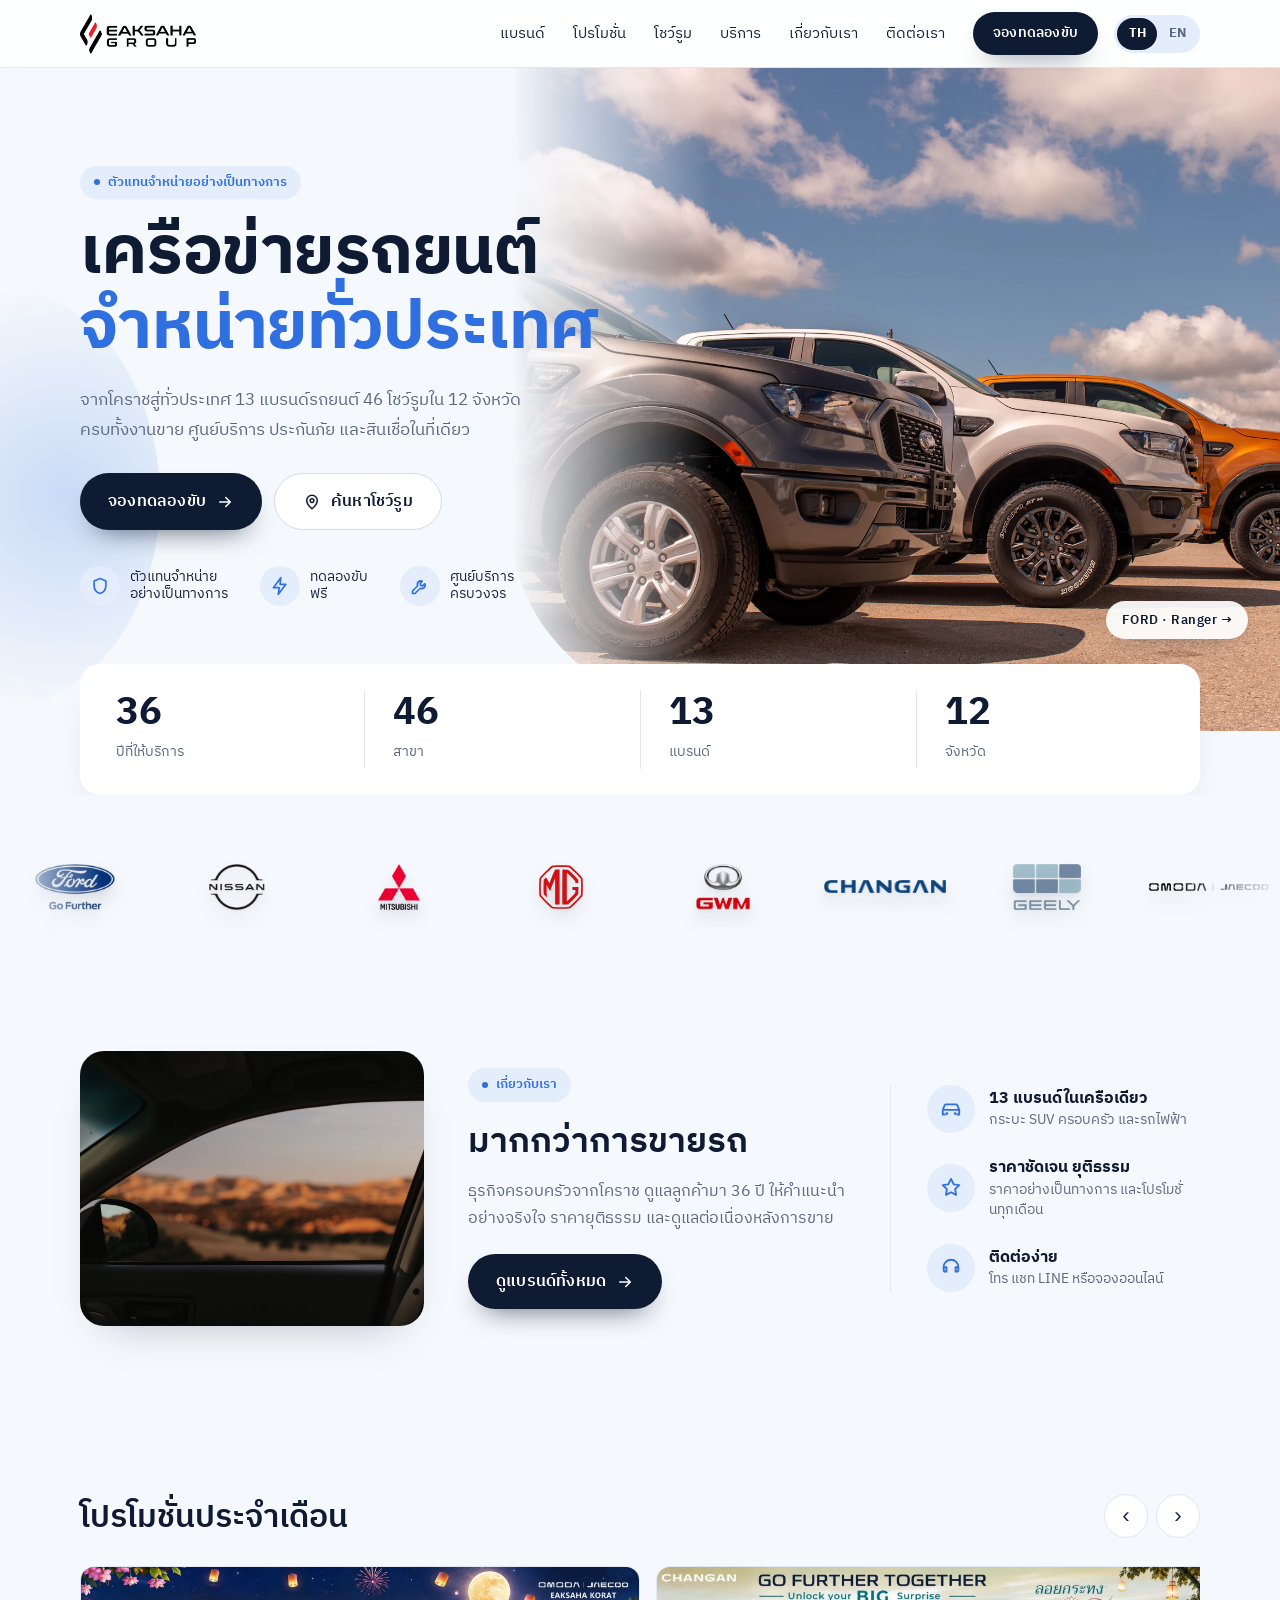
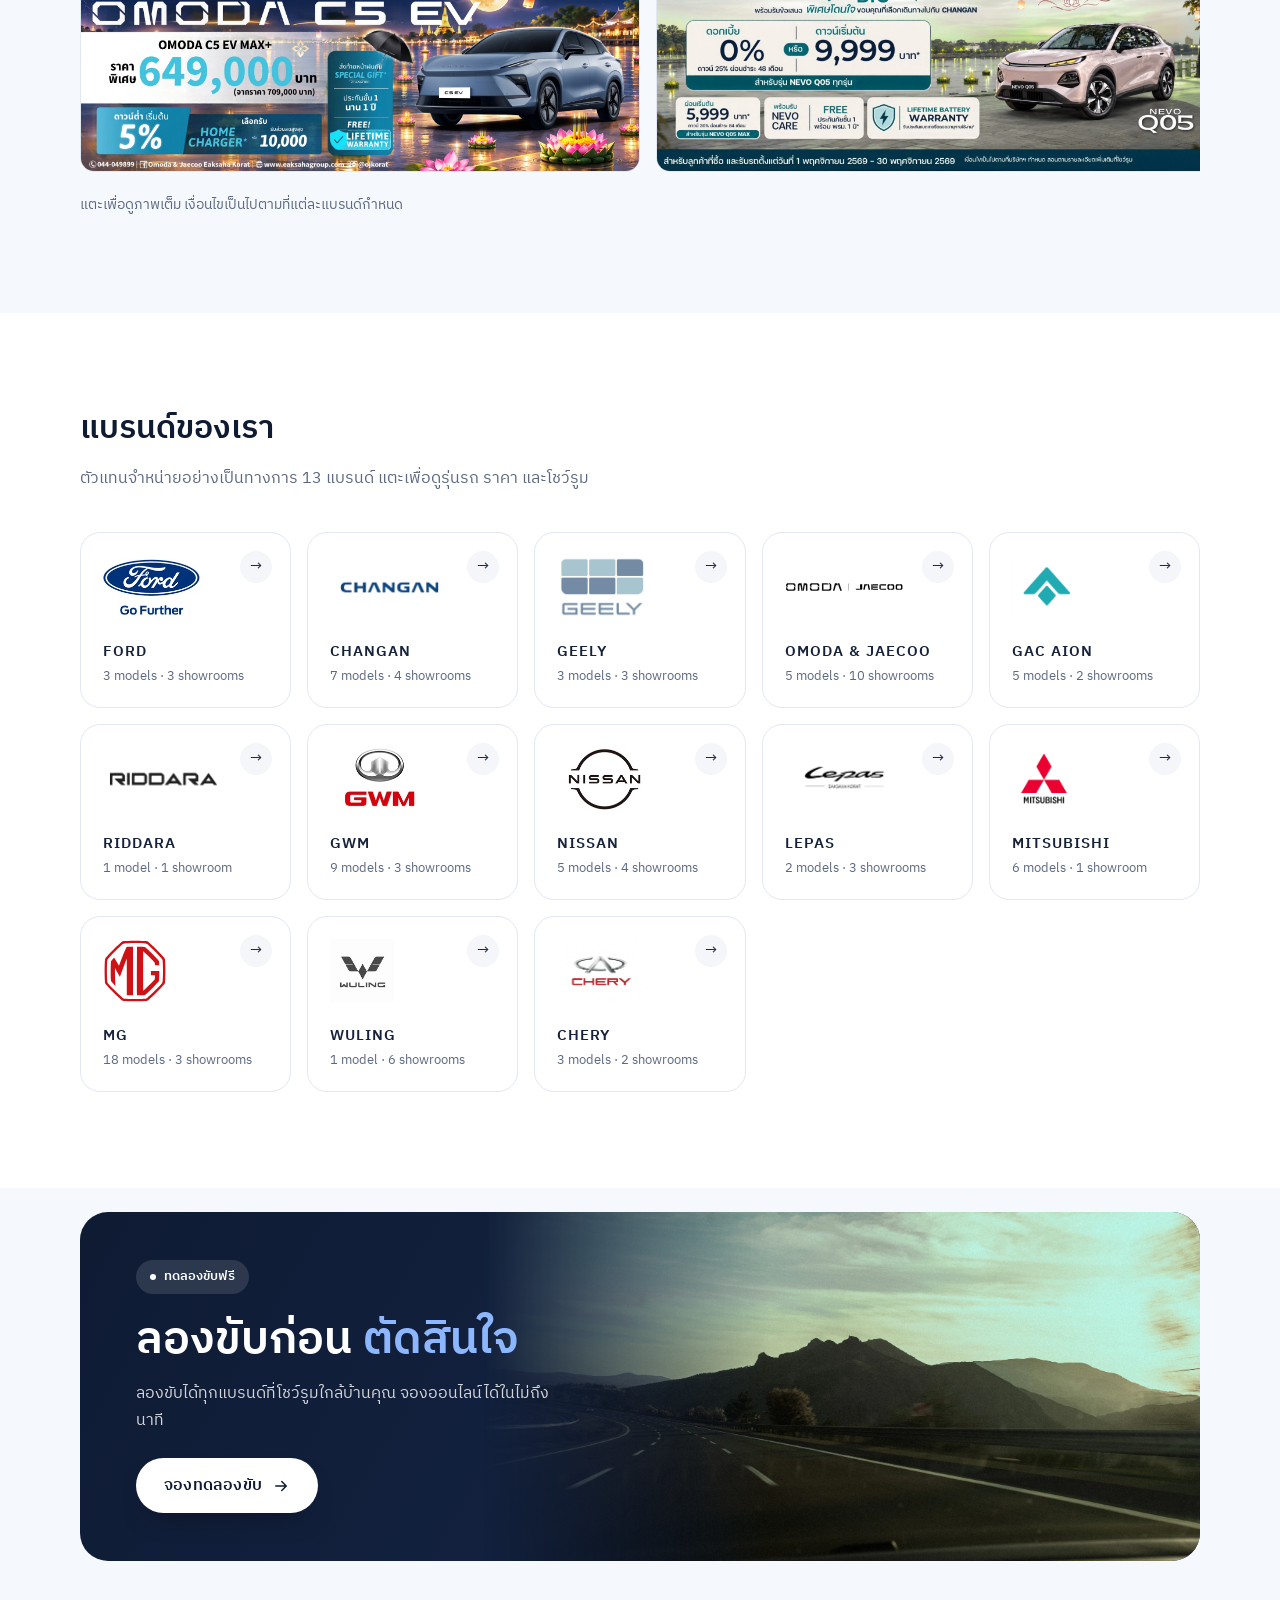
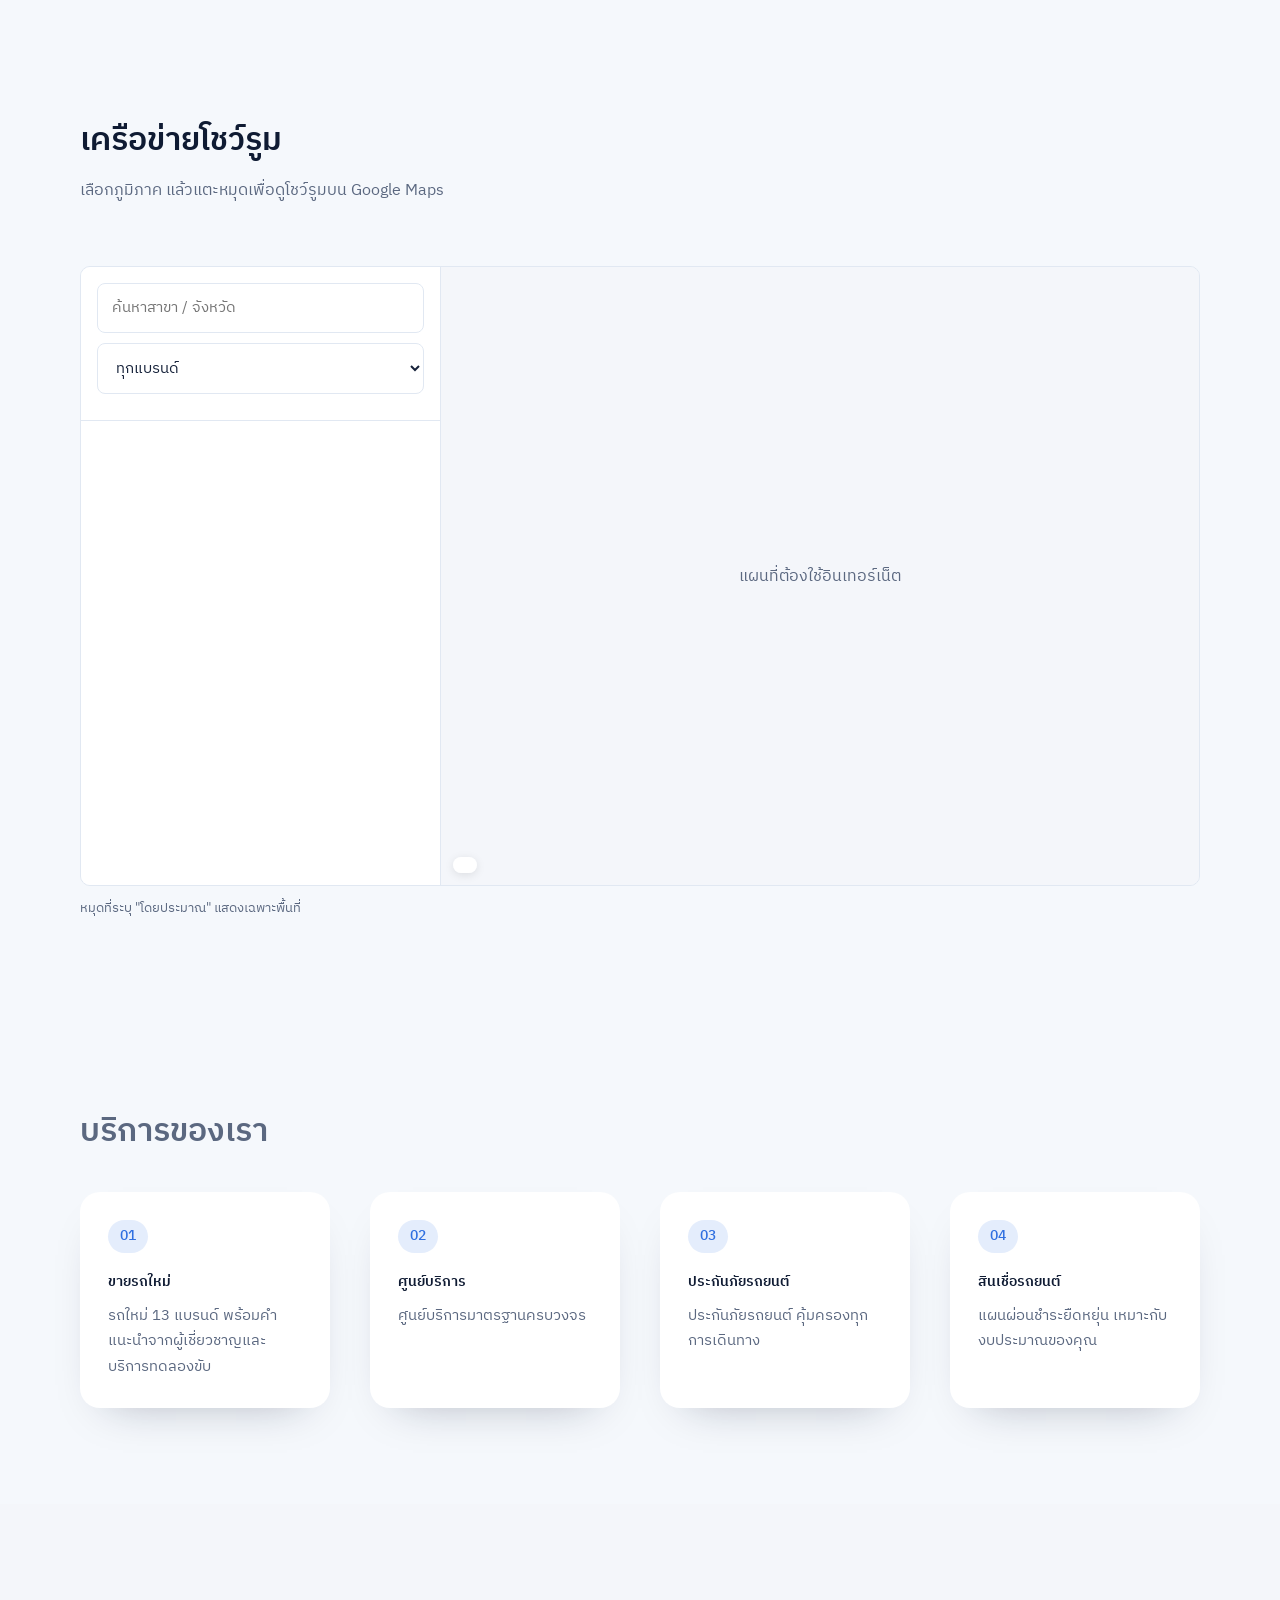
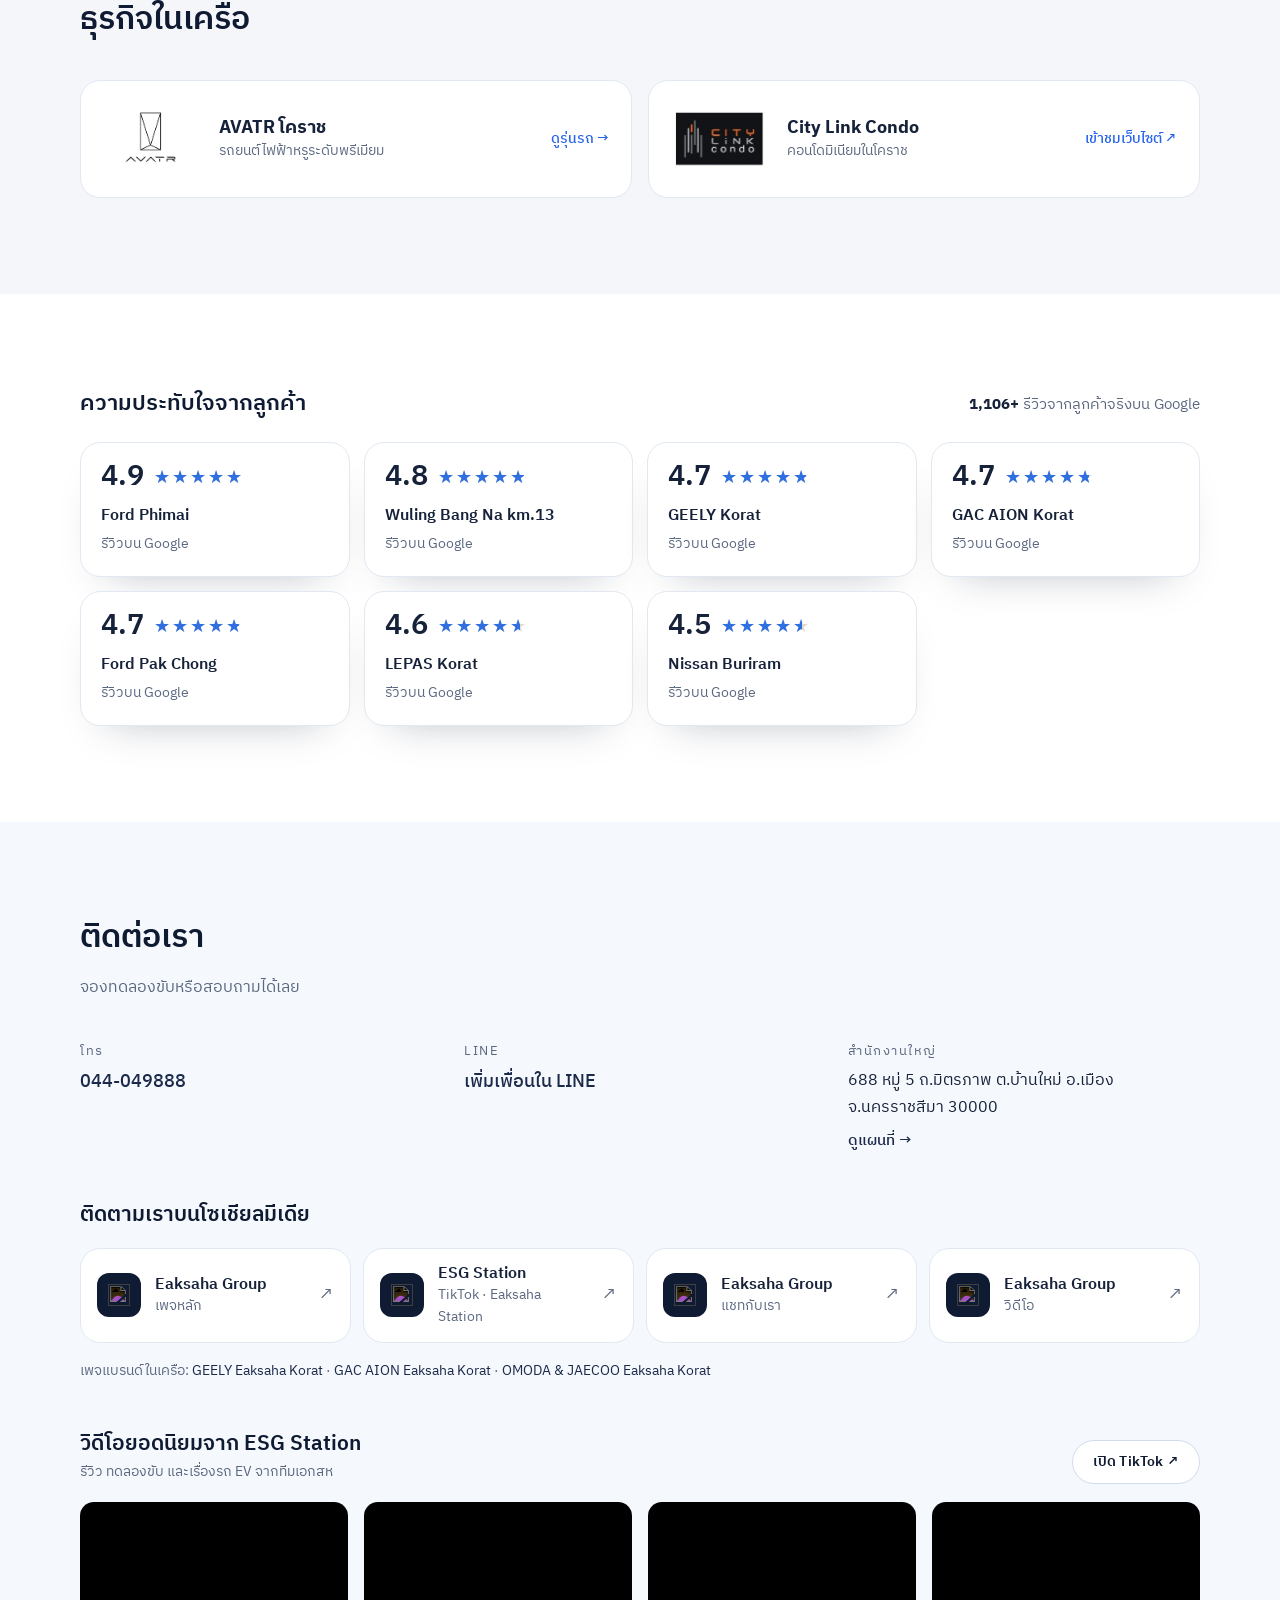
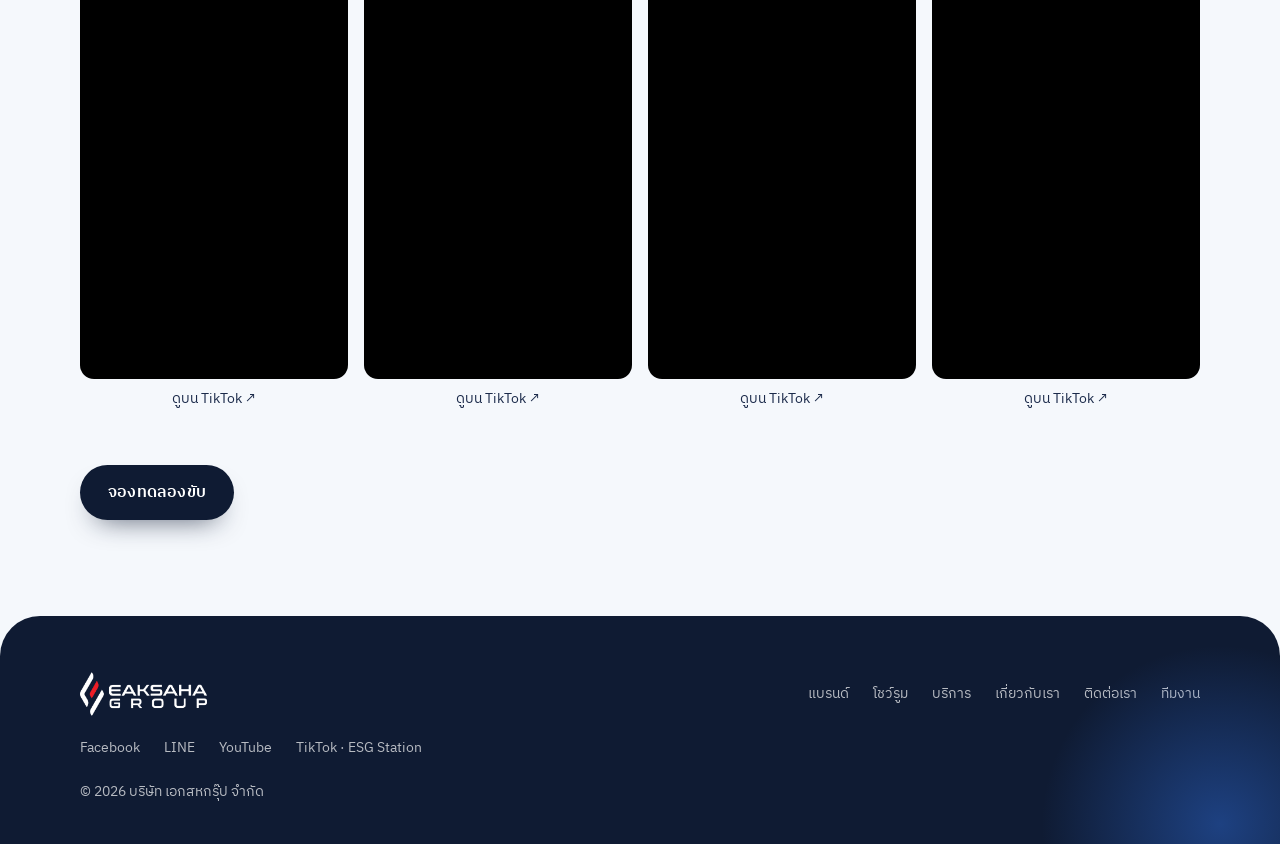
==== commit 2ea237b9: "Fix TikTok section: use TikTok's direct video player The embed.js script often failed to load, leavi" ====
--- a/index.html
+++ b/index.html
@@ -380,10 +380,9 @@
           <a href="https://www.facebook.com/omodajaecooeaksahakorat/" target="_blank" rel="noopener">OMODA &amp; JAECOO Eaksaha Korat</a>
         </p>
 
-        <!-- TIKTOK: ESG Station videos (TikTok's own embed, tapping a video opens TikTok).
-             To show chosen videos instead, paste a video's link into this pattern
-             (the long number at the end of the link is the video id) and put it inside .tiktok-videos:
-             <blockquote class="tiktok-embed" cite="https://www.tiktok.com/@eaksahagroupesg/video/VIDEO_ID" data-video-id="VIDEO_ID"><section></section></blockquote> -->
+        <!-- TIKTOK: ESG Station videos, shown with TikTok's official player.
+             To swap a video: copy its TikTok link; the long number at the end is the video id.
+             Change the id in BOTH places of one <figure> below (the player and the link). -->
         <div class="tiktok-block">
           <div class="tiktok-head">
             <div>
@@ -395,21 +394,25 @@
           <!-- Most-viewed ESG Station videos. To swap one, change the video id (the number) in both places. -->
           <div class="tiktok-videos">
             <!-- about 196.8K views (checked November 2026) -->
-            <blockquote class="tiktok-embed" cite="https://www.tiktok.com/@eaksahagroupesg/video/7645247843841805588" data-video-id="7645247843841805588">
-              <section><a target="_blank" rel="noopener" href="https://www.tiktok.com/@eaksahagroupesg/video/7645247843841805588">Watch this video on TikTok · ดูวิดีโอบน TikTok</a></section>
-            </blockquote>
+            <figure class="tiktok-card">
+              <div class="tiktok-frame"><iframe src="https://www.tiktok.com/player/v1/7645247843841805588?description=1&music_info=0&rel=0" title="ESG Station video on TikTok" loading="lazy" allow="encrypted-media; fullscreen; picture-in-picture" allowfullscreen></iframe></div>
+              <figcaption><a href="https://www.tiktok.com/@eaksahagroupesg/video/7645247843841805588" target="_blank" rel="noopener">Watch on TikTok · ดูบน TikTok ↗</a></figcaption>
+            </figure>
             <!-- about 96.3K views (checked November 2026) -->
-            <blockquote class="tiktok-embed" cite="https://www.tiktok.com/@eaksahagroupesg/video/7636242903412509972" data-video-id="7636242903412509972">
-              <section><a target="_blank" rel="noopener" href="https://www.tiktok.com/@eaksahagroupesg/video/7636242903412509972">Watch this video on TikTok · ดูวิดีโอบน TikTok</a></section>
-            </blockquote>
+            <figure class="tiktok-card">
+              <div class="tiktok-frame"><iframe src="https://www.tiktok.com/player/v1/7636242903412509972?description=1&music_info=0&rel=0" title="ESG Station video on TikTok" loading="lazy" allow="encrypted-media; fullscreen; picture-in-picture" allowfullscreen></iframe></div>
+              <figcaption><a href="https://www.tiktok.com/@eaksahagroupesg/video/7636242903412509972" target="_blank" rel="noopener">Watch on TikTok · ดูบน TikTok ↗</a></figcaption>
+            </figure>
             <!-- about 1,086 views (checked November 2026) -->
-            <blockquote class="tiktok-embed" cite="https://www.tiktok.com/@eaksahagroupesg/video/7706101846326119700" data-video-id="7706101846326119700">
-              <section><a target="_blank" rel="noopener" href="https://www.tiktok.com/@eaksahagroupesg/video/7706101846326119700">Watch this video on TikTok · ดูวิดีโอบน TikTok</a></section>
-            </blockquote>
+            <figure class="tiktok-card">
+              <div class="tiktok-frame"><iframe src="https://www.tiktok.com/player/v1/7706101846326119700?description=1&music_info=0&rel=0" title="ESG Station video on TikTok" loading="lazy" allow="encrypted-media; fullscreen; picture-in-picture" allowfullscreen></iframe></div>
+              <figcaption><a href="https://www.tiktok.com/@eaksahagroupesg/video/7706101846326119700" target="_blank" rel="noopener">Watch on TikTok · ดูบน TikTok ↗</a></figcaption>
+            </figure>
             <!-- about 926 views (checked November 2026) -->
-            <blockquote class="tiktok-embed" cite="https://www.tiktok.com/@eaksahagroupesg/video/7706726036188286228" data-video-id="7706726036188286228">
-              <section><a target="_blank" rel="noopener" href="https://www.tiktok.com/@eaksahagroupesg/video/7706726036188286228">Watch this video on TikTok · ดูวิดีโอบน TikTok</a></section>
-            </blockquote>
+            <figure class="tiktok-card">
+              <div class="tiktok-frame"><iframe src="https://www.tiktok.com/player/v1/7706726036188286228?description=1&music_info=0&rel=0" title="ESG Station video on TikTok" loading="lazy" allow="encrypted-media; fullscreen; picture-in-picture" allowfullscreen></iframe></div>
+              <figcaption><a href="https://www.tiktok.com/@eaksahagroupesg/video/7706726036188286228" target="_blank" rel="noopener">Watch on TikTok · ดูบน TikTok ↗</a></figcaption>
+            </figure>
           </div>
         </div>
 
@@ -458,8 +461,6 @@
   <script src="showrooms-data.js"></script>
   <script src="script.js"></script>
   <script src="showrooms.js"></script>
-  <!-- TikTok video embed (for the ESG Station videos in Contact) -->
-  <script async src="https://www.tiktok.com/embed.js"></script>
   <!-- Thai / English switch -->
   <script src="lang.js"></script>
 </body>
--- a/style.css
+++ b/style.css
@@ -1512,25 +1512,42 @@
   min-height: 200px;
 }
 
-.tiktok-videos .tiktok-embed {
-  flex: 0 0 325px;
-  margin: 0 !important;
+.tiktok-card {
+  flex: 0 0 280px;
+  margin: 0;
   scroll-snap-align: start;
+}
+
+/* Tall phone-shaped player (9:16) */
+.tiktok-frame {
+  position: relative;
+  aspect-ratio: 9 / 16;
   border-radius: 14px;
   overflow: hidden;
-}
-
-/* Shown until TikTok's player loads, or if it is blocked */
-.tiktok-videos .tiktok-embed section a {
-  display: flex;
-  align-items: center;
-  justify-content: center;
-  min-height: 200px;
-  padding: 16px;
-  border: 1px solid var(--line);
-  border-radius: 14px;
-  background: var(--white);
+  background: #000;
+}
+
+.tiktok-frame iframe {
+  position: absolute;
+  inset: 0;
+  width: 100%;
+  height: 100%;
+  border: 0;
+}
+
+.tiktok-card figcaption {
+  margin-top: 8px;
+  font-size: 0.9rem;
   text-align: center;
+}
+
+@media (max-width: 600px) {
+  .tiktok-card { flex-basis: 75%; }
+}
+
+/* Wide screens: all four videos side by side, no sideways scrolling */
+@media (min-width: 861px) {
+  .tiktok-videos { display: grid; grid-template-columns: repeat(4, 1fr); overflow: visible; }
 }
 
 /* Stop slides and hover lifts for people who prefer less motion */
